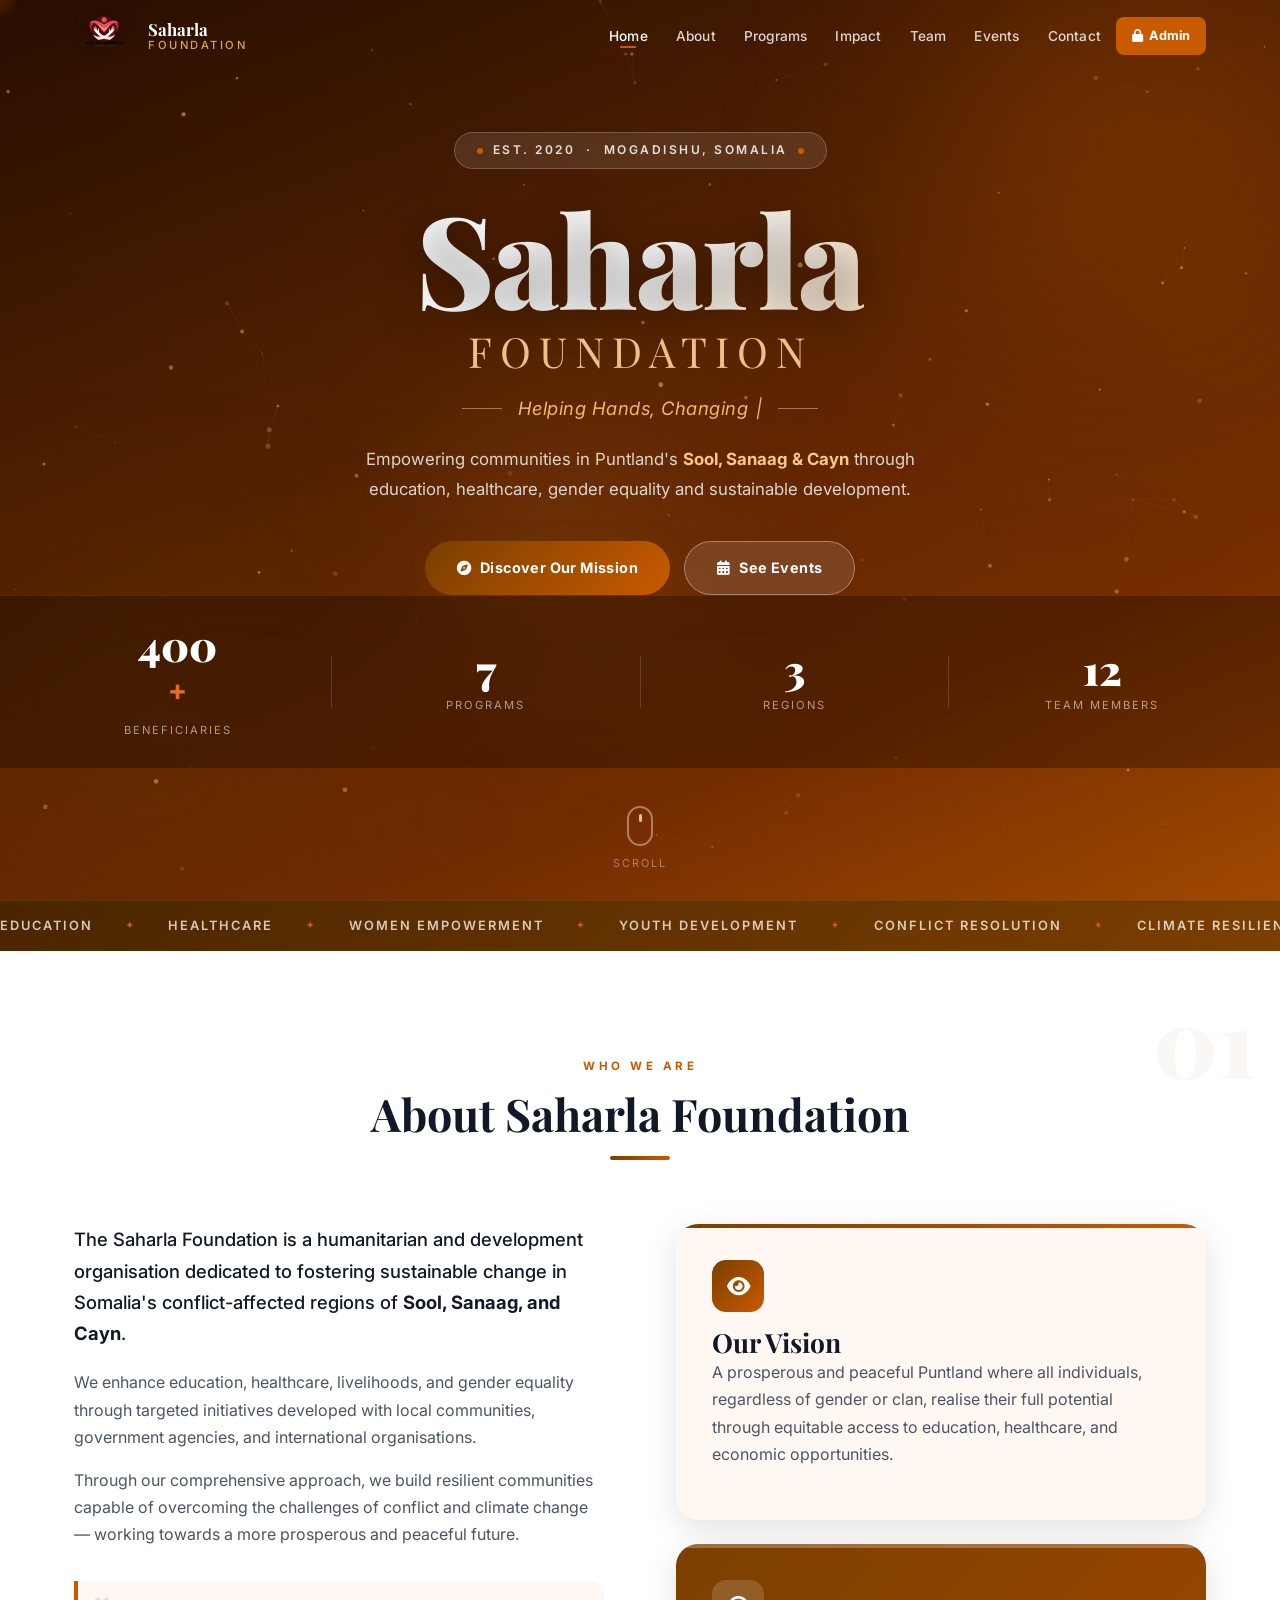
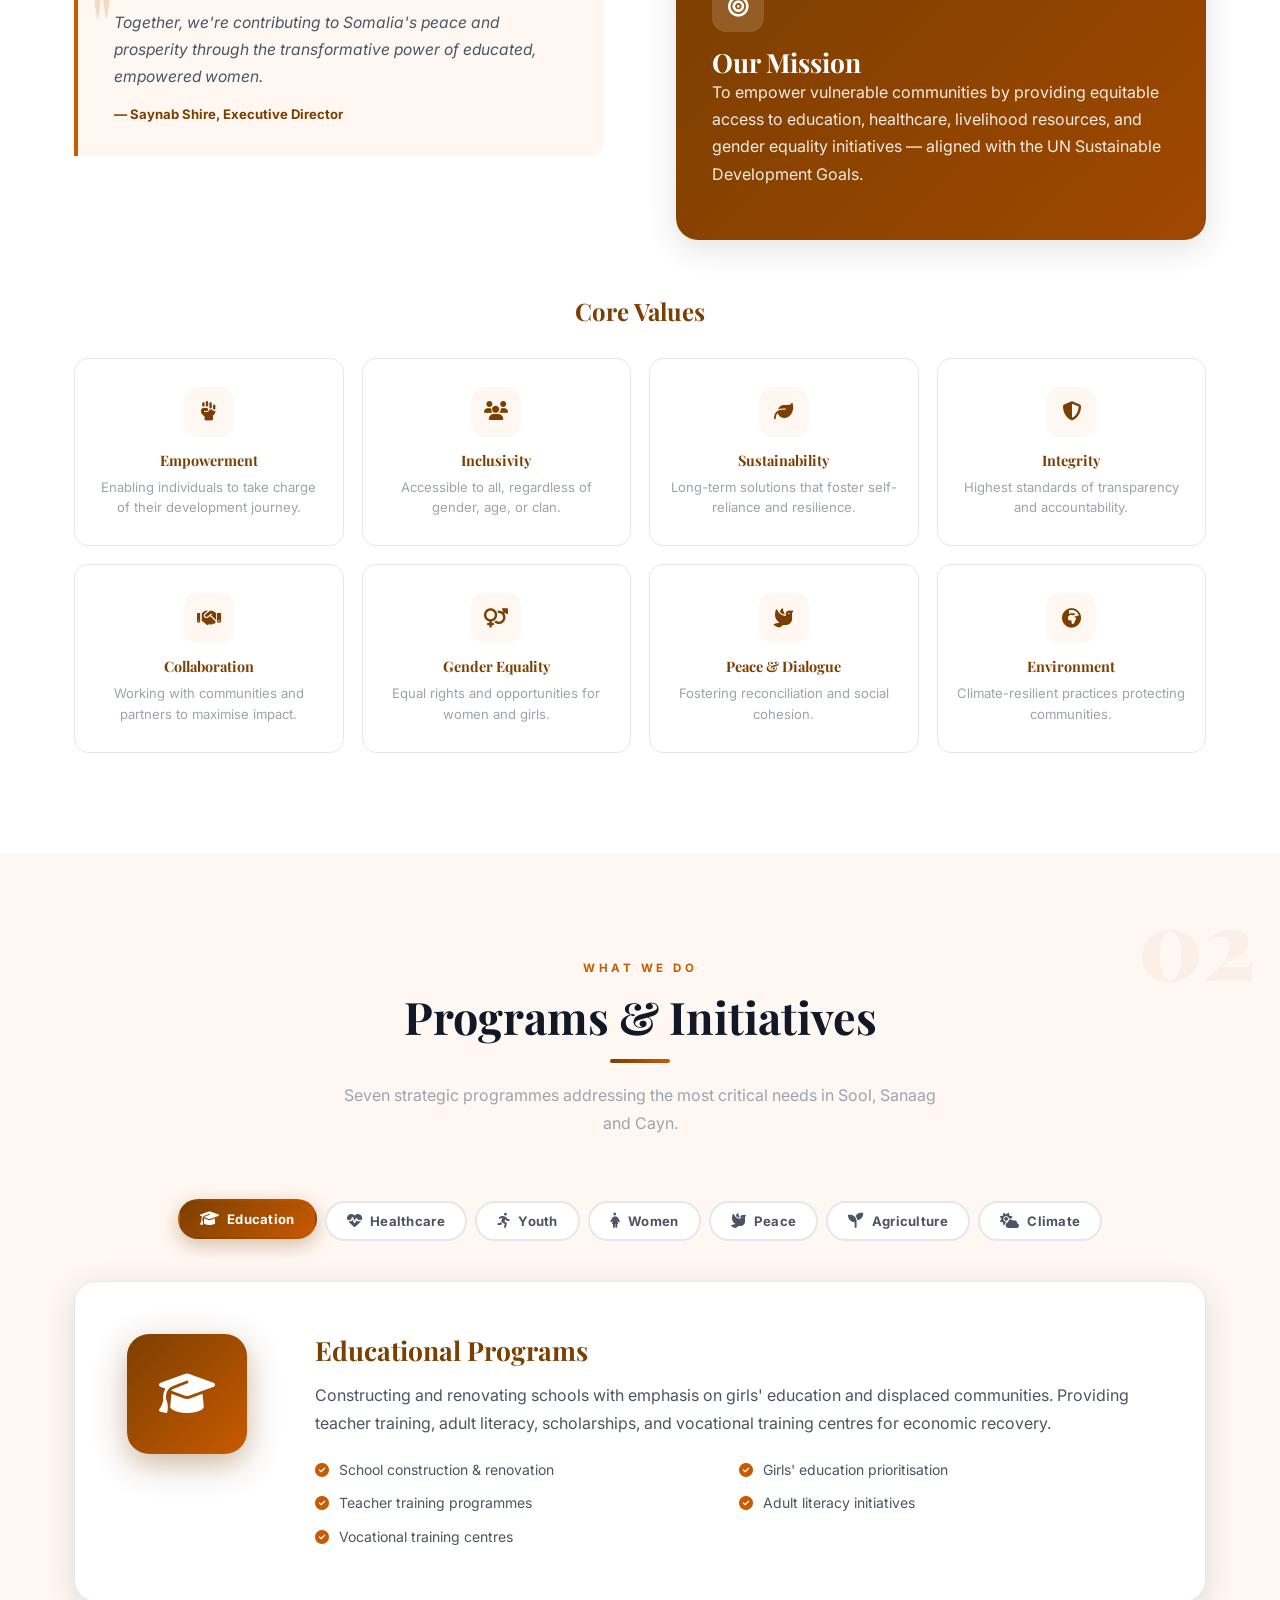
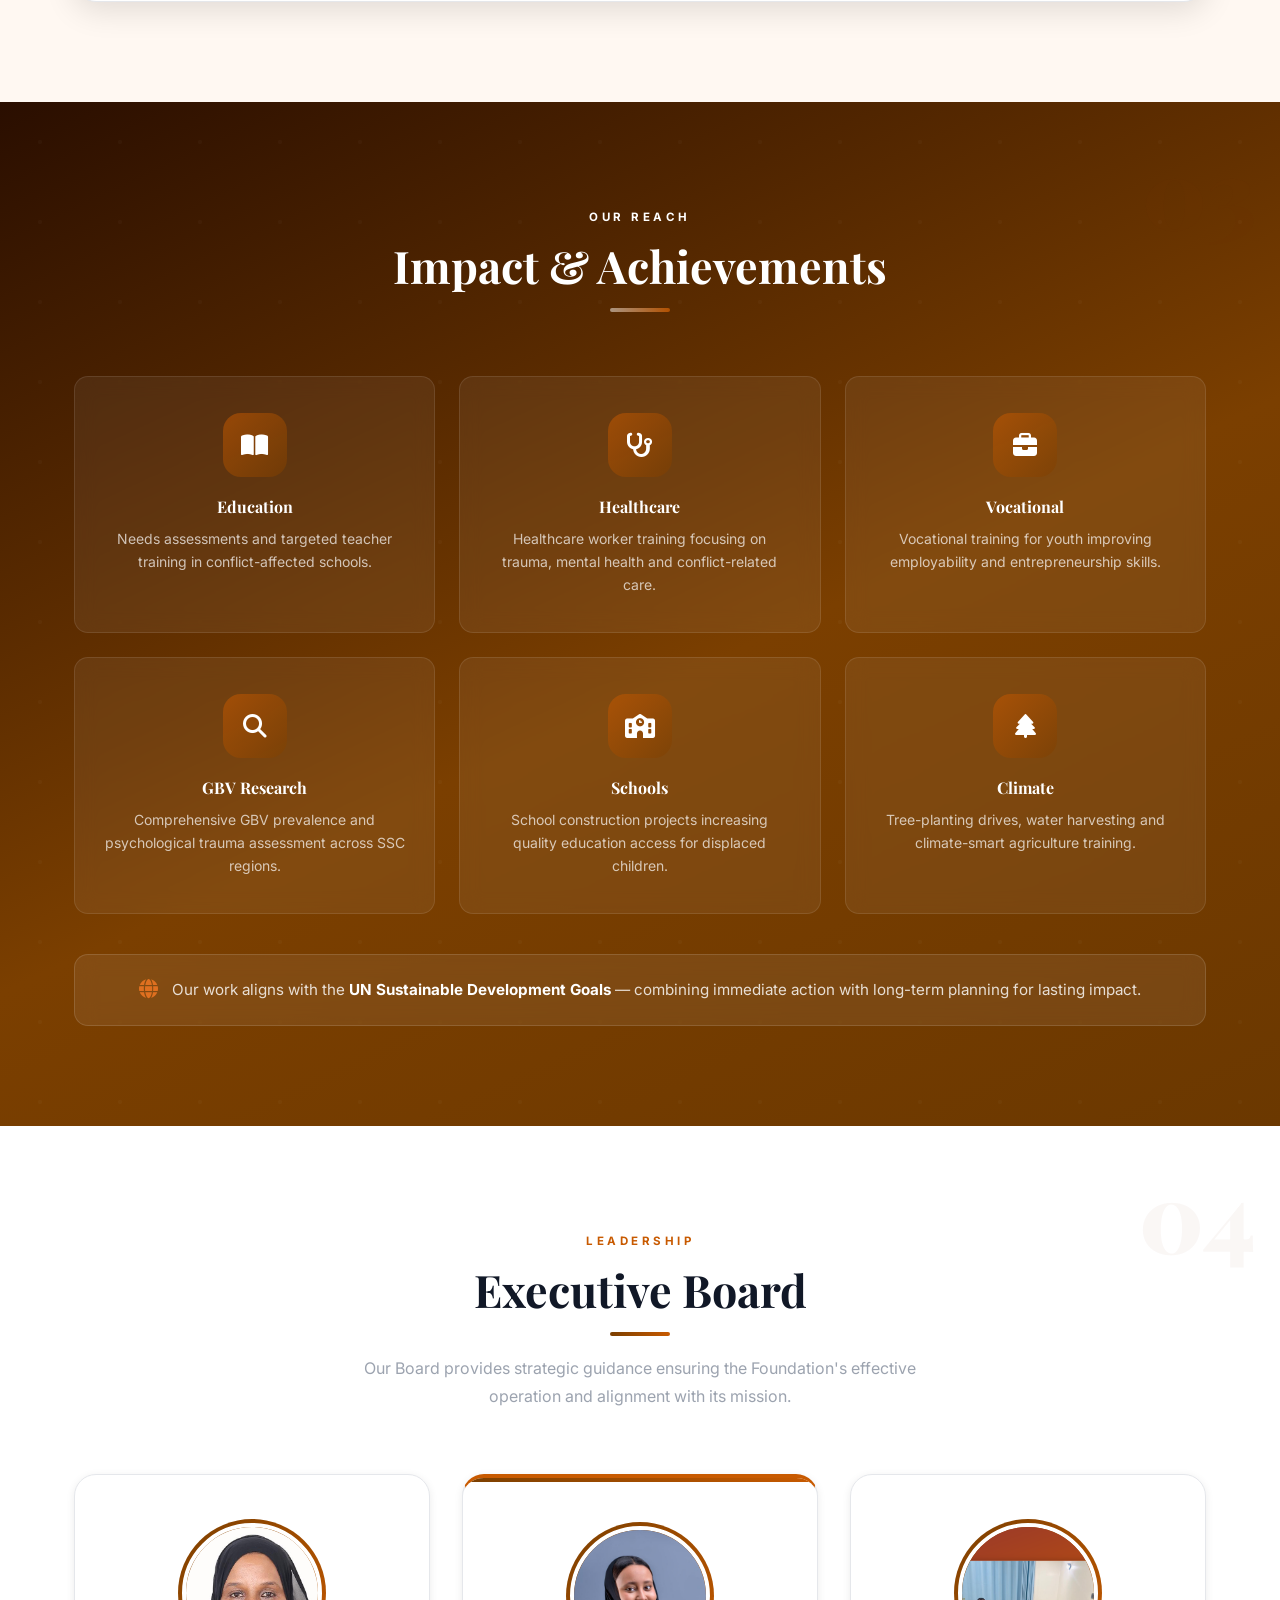
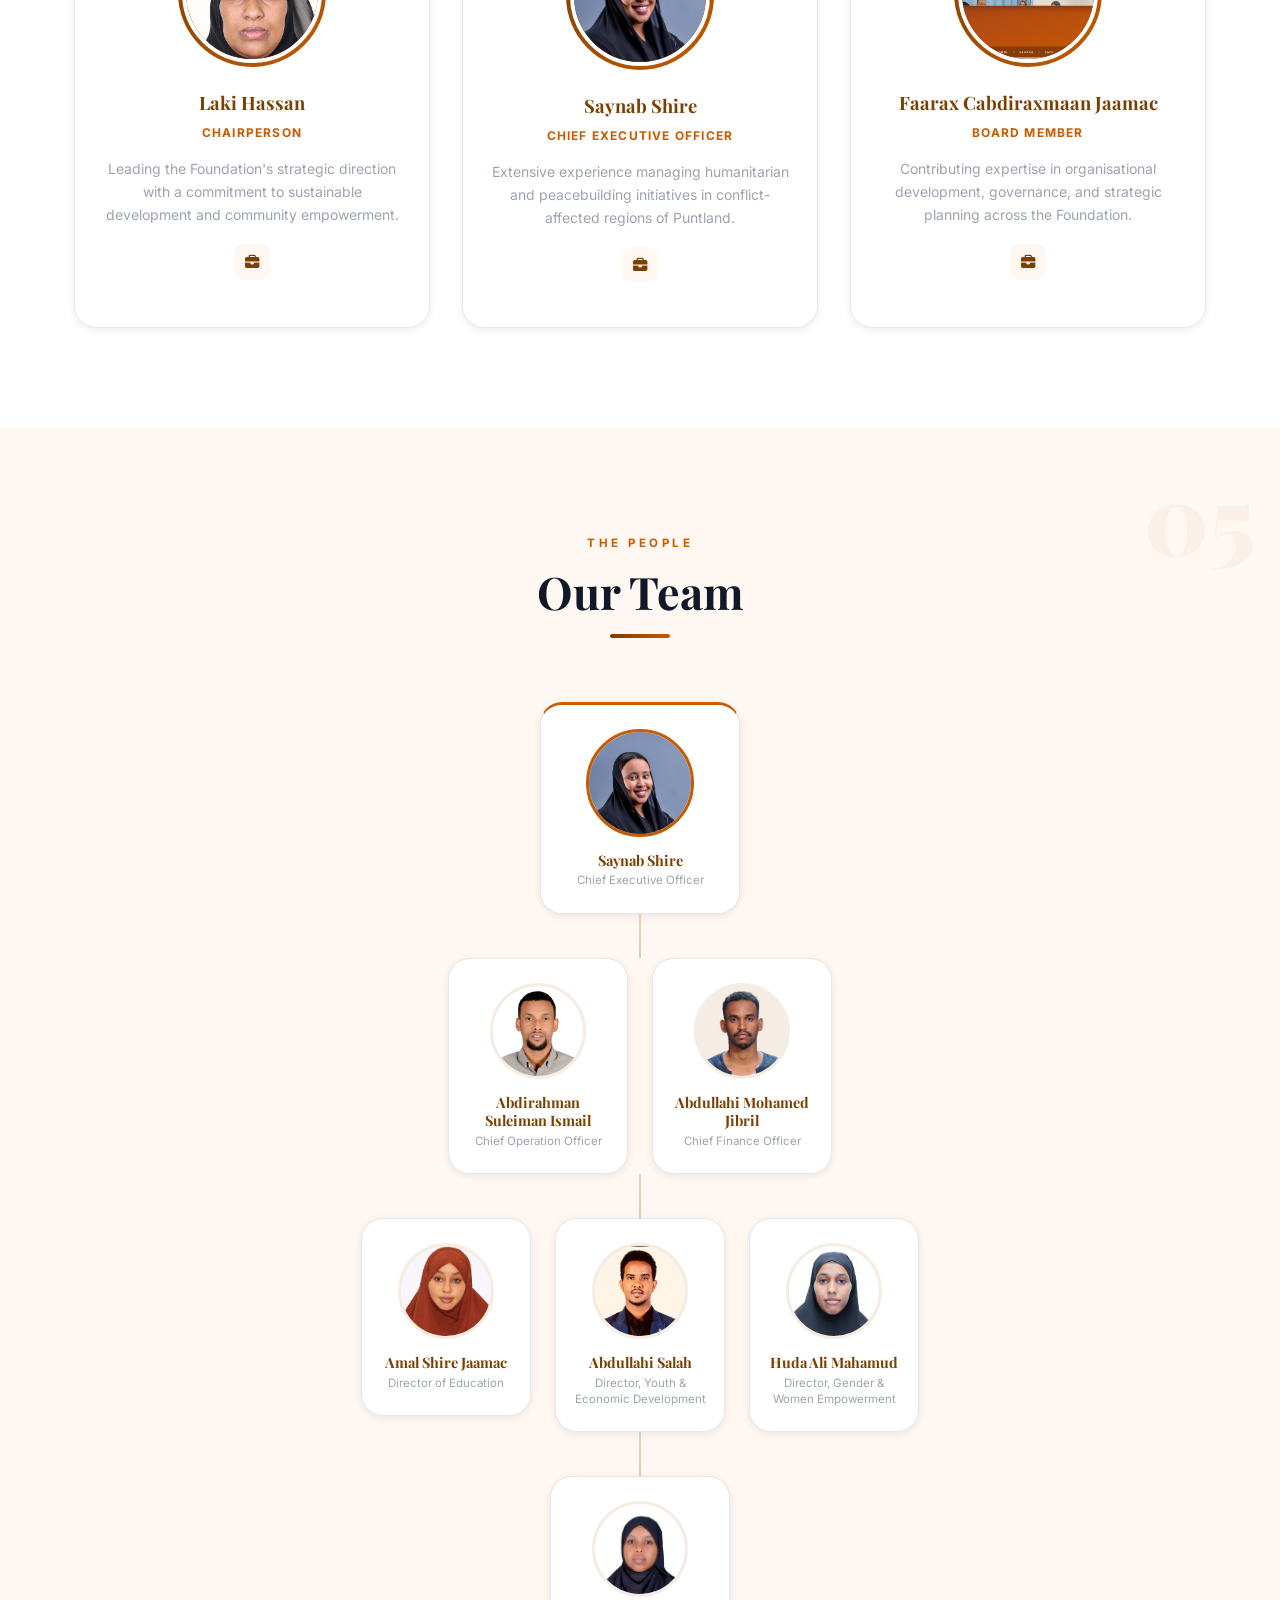
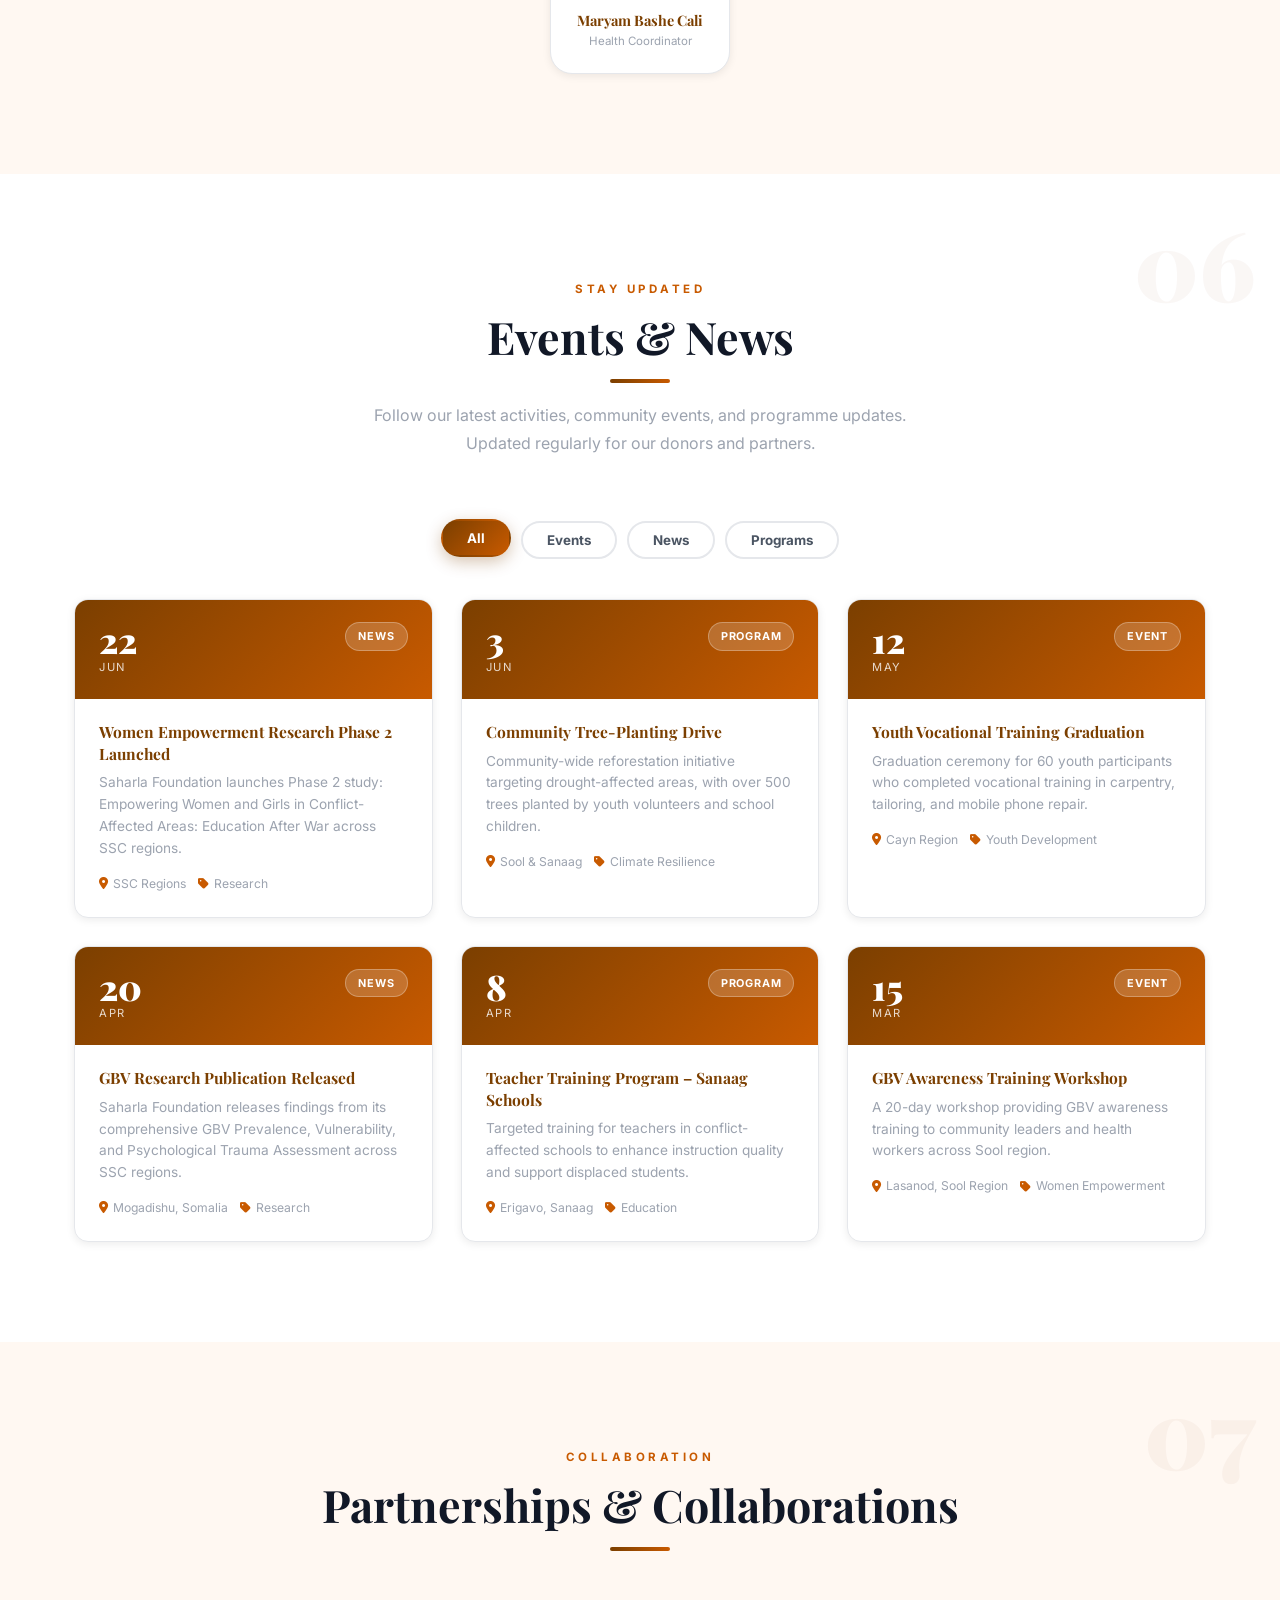
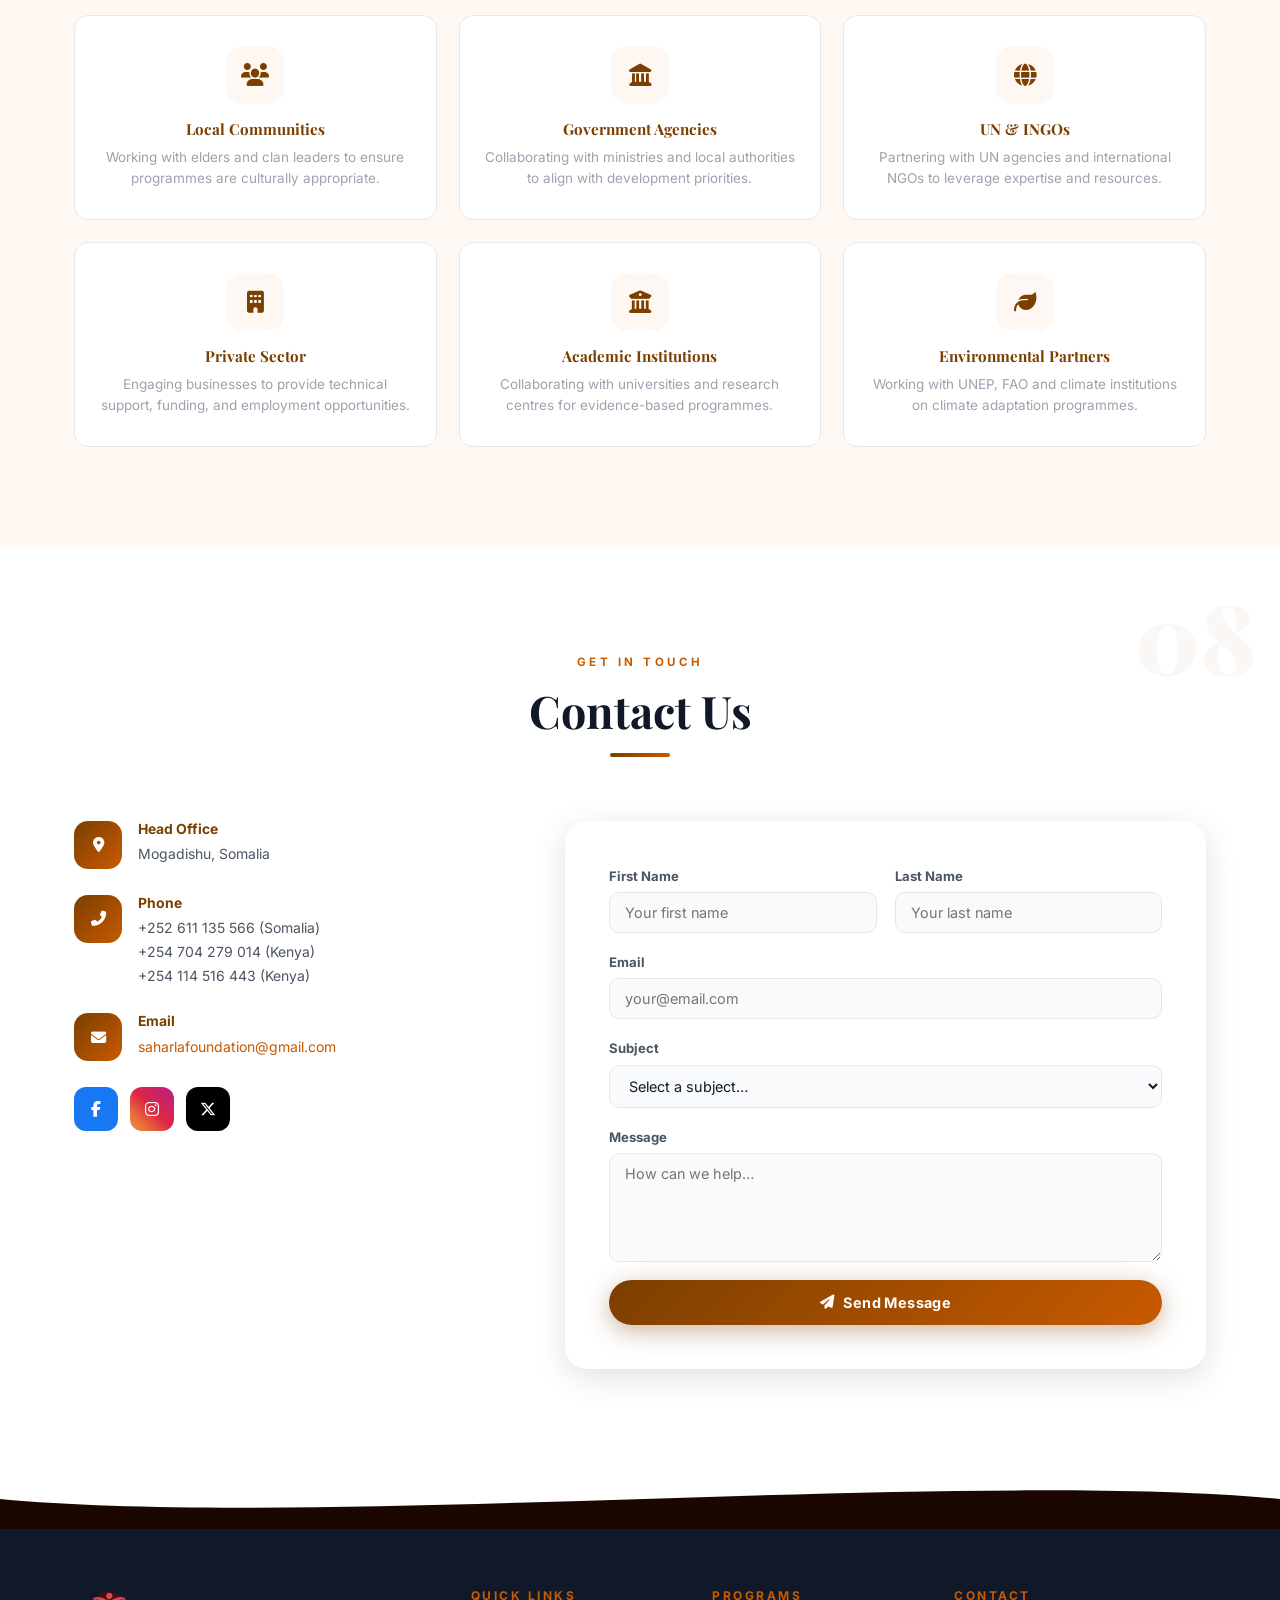
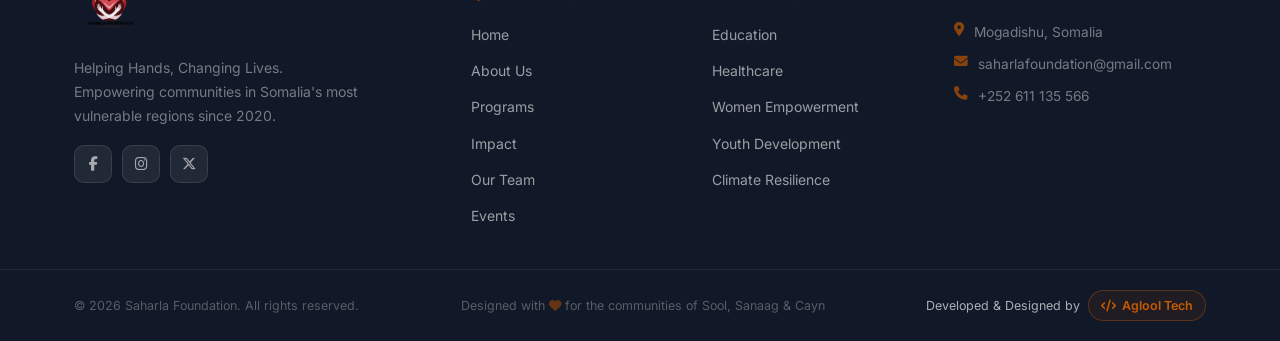
==== website/index.html @ 8d3ab7d6 "Initial commit - Saharla Foundation website" ====
<!DOCTYPE html>
<html lang="en">
<head>
  <meta charset="UTF-8"/>
  <meta name="viewport" content="width=device-width, initial-scale=1.0"/>
  <meta name="description" content="Saharla Foundation – Empowering communities in Puntland's Sool, Sanaag & Cayn through education, healthcare, gender equality and sustainable development."/>
  <title>Saharla Foundation – Helping Hands, Changing Lives</title>
  <link rel="icon" type="image/png" href="assets/logo.png"/>
  <link rel="preconnect" href="https://fonts.googleapis.com"/>
  <link rel="preconnect" href="https://fonts.gstatic.com" crossorigin/>
  <link href="https://fonts.googleapis.com/css2?family=Playfair+Display:ital,wght@0,400;0,600;0,700;0,900;1,400&family=Inter:wght@300;400;500;600;700&display=swap" rel="stylesheet"/>
  <link rel="stylesheet" href="https://cdnjs.cloudflare.com/ajax/libs/font-awesome/6.5.0/css/all.min.css"/>
  <link rel="stylesheet" href="styles.css"/>
</head>
<body>

<!-- ░░░ PRELOADER ░░░ -->
<div class="preloader" id="preloader">
  <div class="preloader-inner">
    <img src="assets/logo.png" alt="Saharla Foundation" class="preloader-logo"/>
    <div class="preloader-bar"><div class="preloader-fill"></div></div>
    <span class="preloader-text">Loading…</span>
  </div>
</div>

<!-- ░░░ NAVBAR ░░░ -->
<nav class="navbar" id="navbar">
  <div class="nav-container">
    <a href="#home" class="nav-logo">
      <img src="assets/logo.png" alt="Saharla Foundation"/>
      <span class="nav-brand">Saharla <em>Foundation</em></span>
    </a>
    <ul class="nav-links" id="navLinks">
      <li><a href="#home"     class="nav-link">Home</a></li>
      <li><a href="#about"    class="nav-link">About</a></li>
      <li><a href="#programs" class="nav-link">Programs</a></li>
      <li><a href="#impact"   class="nav-link">Impact</a></li>
      <li><a href="#team"     class="nav-link">Team</a></li>
      <li><a href="#events"   class="nav-link">Events</a></li>
      <li><a href="#contact"  class="nav-link">Contact</a></li>
      <li><a href="admin.html" class="nav-admin"><i class="fas fa-lock"></i> Admin</a></li>
    </ul>
    <button class="hamburger" id="hamburger" aria-label="Open menu">
      <span></span><span></span><span></span>
    </button>
  </div>
</nav>

<!-- ░░░ HERO ░░░ -->
<section class="hero" id="home">
  <!-- Animated gradient orbs -->
  <div class="hero-orb orb-1"></div>
  <div class="hero-orb orb-2"></div>
  <div class="hero-orb orb-3"></div>
  <!-- Particle canvas -->
  <canvas class="hero-canvas" id="heroCanvas"></canvas>
  <div class="hero-overlay"></div>

  <div class="hero-content">
    <div class="hero-eyebrow" data-aos="fade-down" data-aos-delay="200">
      <span class="eyebrow-dot"></span>
      Est. 2020 &nbsp;·&nbsp; Mogadishu, Somalia
      <span class="eyebrow-dot"></span>
    </div>

    <h1 class="hero-title" data-aos="fade-up" data-aos-delay="350">
      <span class="ht-line1">Saharla</span>
      <span class="ht-line2">Foundation</span>
    </h1>

    <p class="hero-tagline" data-aos="fade-up" data-aos-delay="500">
      <span class="tag-dash"></span>
      <span id="typedText">Helping Hands, Changing Lives</span>
      <span class="tag-dash"></span>
    </p>

    <p class="hero-desc" data-aos="fade-up" data-aos-delay="650">
      Empowering communities in Puntland's <strong>Sool, Sanaag &amp; Cayn</strong> through
      education, healthcare, gender equality and sustainable development.
    </p>

    <div class="hero-cta" data-aos="fade-up" data-aos-delay="800">
      <a href="#about"  class="btn btn-primary"><i class="fas fa-compass"></i> Discover Our Mission</a>
      <a href="#events" class="btn btn-glass"><i class="fas fa-calendar-alt"></i> See Events</a>
    </div>
  </div>

  <!-- Floating stats -->
  <div class="hero-stats" data-aos="fade-up" data-aos-delay="900">
    <div class="hstat">
      <span class="hstat-num" data-target="400">0</span><span class="hstat-plus">+</span>
      <span class="hstat-lbl">Beneficiaries</span>
    </div>
    <div class="hstat-sep"></div>
    <div class="hstat">
      <span class="hstat-num" data-target="7">0</span>
      <span class="hstat-lbl">Programs</span>
    </div>
    <div class="hstat-sep"></div>
    <div class="hstat">
      <span class="hstat-num" data-target="3">0</span>
      <span class="hstat-lbl">Regions</span>
    </div>
    <div class="hstat-sep"></div>
    <div class="hstat">
      <span class="hstat-num" data-target="12">0</span>
      <span class="hstat-lbl">Team Members</span>
    </div>
  </div>

  <div class="hero-scroll">
    <div class="scroll-mouse"><div class="scroll-wheel"></div></div>
    <span>Scroll</span>
  </div>
</section>

<!-- ░░░ MARQUEE STRIP ░░░ -->
<div class="marquee-strip">
  <div class="marquee-track">
    <span>Education</span><span class="mx">✦</span>
    <span>Healthcare</span><span class="mx">✦</span>
    <span>Women Empowerment</span><span class="mx">✦</span>
    <span>Youth Development</span><span class="mx">✦</span>
    <span>Conflict Resolution</span><span class="mx">✦</span>
    <span>Climate Resilience</span><span class="mx">✦</span>
    <span>Agriculture</span><span class="mx">✦</span>
    <span>Peacebuilding</span><span class="mx">✦</span>
    <!-- duplicate for seamless loop -->
    <span>Education</span><span class="mx">✦</span>
    <span>Healthcare</span><span class="mx">✦</span>
    <span>Women Empowerment</span><span class="mx">✦</span>
    <span>Youth Development</span><span class="mx">✦</span>
    <span>Conflict Resolution</span><span class="mx">✦</span>
    <span>Climate Resilience</span><span class="mx">✦</span>
    <span>Agriculture</span><span class="mx">✦</span>
    <span>Peacebuilding</span><span class="mx">✦</span>
  </div>
</div>

<!-- ░░░ ABOUT ░░░ -->
<section class="section" id="about">
  <div class="container">
    <div class="section-header" data-aos="fade-up">
      <span class="stag">Who We Are</span>
      <h2>About Saharla Foundation</h2>
      <div class="sbar"></div>
    </div>

    <div class="about-grid">
      <!-- Text -->
      <div class="about-text" data-aos="fade-right" data-aos-delay="100">
        <p class="lead">The Saharla Foundation is a humanitarian and development organisation dedicated to fostering sustainable change in Somalia's conflict-affected regions of <strong>Sool, Sanaag, and Cayn</strong>.</p>
        <p>We enhance education, healthcare, livelihoods, and gender equality through targeted initiatives developed with local communities, government agencies, and international organisations.</p>
        <p>Through our comprehensive approach, we build resilient communities capable of overcoming the challenges of conflict and climate change — working towards a more prosperous and peaceful future.</p>
        <div class="about-quote" data-aos="fade-up" data-aos-delay="200">
          <div class="aq-mark">"</div>
          <blockquote>Together, we're contributing to Somalia's peace and prosperity through the transformative power of educated, empowered women.</blockquote>
          <cite>— Saynab Shire, Executive Director</cite>
        </div>
      </div>

      <!-- Vision / Mission cards -->
      <div class="about-cards" data-aos="fade-left" data-aos-delay="150">
        <div class="vm-card vm-vision">
          <div class="vm-icon"><i class="fas fa-eye"></i></div>
          <h3>Our Vision</h3>
          <p>A prosperous and peaceful Puntland where all individuals, regardless of gender or clan, realise their full potential through equitable access to education, healthcare, and economic opportunities.</p>
        </div>
        <div class="vm-card vm-mission">
          <div class="vm-icon"><i class="fas fa-bullseye"></i></div>
          <h3>Our Mission</h3>
          <p>To empower vulnerable communities by providing equitable access to education, healthcare, livelihood resources, and gender equality initiatives — aligned with the UN Sustainable Development Goals.</p>
        </div>
      </div>
    </div>

    <!-- Core Values -->
    <div class="section-sub" data-aos="fade-up"><h3>Core Values</h3></div>
    <div class="values-grid">
      <div class="val-card" data-aos="zoom-in" data-aos-delay="0">  <div class="val-icon"><i class="fas fa-fist-raised"></i></div><h4>Empowerment</h4><p>Enabling individuals to take charge of their development journey.</p></div>
      <div class="val-card" data-aos="zoom-in" data-aos-delay="60"> <div class="val-icon"><i class="fas fa-users"></i></div><h4>Inclusivity</h4><p>Accessible to all, regardless of gender, age, or clan.</p></div>
      <div class="val-card" data-aos="zoom-in" data-aos-delay="120"><div class="val-icon"><i class="fas fa-leaf"></i></div><h4>Sustainability</h4><p>Long-term solutions that foster self-reliance and resilience.</p></div>
      <div class="val-card" data-aos="zoom-in" data-aos-delay="180"><div class="val-icon"><i class="fas fa-shield-alt"></i></div><h4>Integrity</h4><p>Highest standards of transparency and accountability.</p></div>
      <div class="val-card" data-aos="zoom-in" data-aos-delay="240"><div class="val-icon"><i class="fas fa-handshake"></i></div><h4>Collaboration</h4><p>Working with communities and partners to maximise impact.</p></div>
      <div class="val-card" data-aos="zoom-in" data-aos-delay="300"><div class="val-icon"><i class="fas fa-venus-mars"></i></div><h4>Gender Equality</h4><p>Equal rights and opportunities for women and girls.</p></div>
      <div class="val-card" data-aos="zoom-in" data-aos-delay="360"><div class="val-icon"><i class="fas fa-dove"></i></div><h4>Peace &amp; Dialogue</h4><p>Fostering reconciliation and social cohesion.</p></div>
      <div class="val-card" data-aos="zoom-in" data-aos-delay="420"><div class="val-icon"><i class="fas fa-globe-africa"></i></div><h4>Environment</h4><p>Climate-resilient practices protecting communities.</p></div>
    </div>
  </div>
</section>

<!-- ░░░ PROGRAMS ░░░ -->
<section class="section section-alt" id="programs">
  <div class="container">
    <div class="section-header" data-aos="fade-up">
      <span class="stag">What We Do</span>
      <h2>Programs &amp; Initiatives</h2>
      <div class="sbar"></div>
      <p class="section-intro">Seven strategic programmes addressing the most critical needs in Sool, Sanaag and Cayn.</p>
    </div>

    <div class="tabs-wrap" data-aos="fade-up" data-aos-delay="100">
      <div class="tab-nav">
        <button class="tnav active" data-tab="education"><i class="fas fa-graduation-cap"></i><span>Education</span></button>
        <button class="tnav" data-tab="health"><i class="fas fa-heartbeat"></i><span>Healthcare</span></button>
        <button class="tnav" data-tab="youth"><i class="fas fa-running"></i><span>Youth</span></button>
        <button class="tnav" data-tab="women"><i class="fas fa-female"></i><span>Women</span></button>
        <button class="tnav" data-tab="peace"><i class="fas fa-dove"></i><span>Peace</span></button>
        <button class="tnav" data-tab="agri"><i class="fas fa-seedling"></i><span>Agriculture</span></button>
        <button class="tnav" data-tab="climate"><i class="fas fa-cloud-sun"></i><span>Climate</span></button>
      </div>

      <div class="tab-panels">
        <div class="tpanel active" id="tp-education">
          <div class="tpanel-inner">
            <div class="tpanel-icon"><i class="fas fa-graduation-cap"></i></div>
            <div class="tpanel-body">
              <h3>Educational Programs</h3>
              <p>Constructing and renovating schools with emphasis on girls' education and displaced communities. Providing teacher training, adult literacy, scholarships, and vocational training centres for economic recovery.</p>
              <ul class="prog-list">
                <li><i class="fas fa-check-circle"></i> School construction &amp; renovation</li>
                <li><i class="fas fa-check-circle"></i> Girls' education prioritisation</li>
                <li><i class="fas fa-check-circle"></i> Teacher training programmes</li>
                <li><i class="fas fa-check-circle"></i> Adult literacy initiatives</li>
                <li><i class="fas fa-check-circle"></i> Vocational training centres</li>
              </ul>
            </div>
          </div>
        </div>
        <div class="tpanel" id="tp-health">
          <div class="tpanel-inner">
            <div class="tpanel-icon"><i class="fas fa-heartbeat"></i></div>
            <div class="tpanel-body">
              <h3>Healthcare Initiative</h3>
              <p>Supporting healthcare facility construction and rehabilitation. Training and deploying healthcare workers, including conflict-related specialists. Implementing disease prevention and emergency response programmes.</p>
              <ul class="prog-list">
                <li><i class="fas fa-check-circle"></i> Healthcare facility rehabilitation</li>
                <li><i class="fas fa-check-circle"></i> Medical staff training &amp; deployment</li>
                <li><i class="fas fa-check-circle"></i> Disease prevention programmes</li>
                <li><i class="fas fa-check-circle"></i> Emergency response capacity</li>
                <li><i class="fas fa-check-circle"></i> Mental health &amp; trauma care</li>
              </ul>
            </div>
          </div>
        </div>
        <div class="tpanel" id="tp-youth">
          <div class="tpanel-inner">
            <div class="tpanel-icon"><i class="fas fa-running"></i></div>
            <div class="tpanel-body">
              <h3>Youth Development</h3>
              <p>Vocational training and apprenticeships to enhance youth employability. Entrepreneurship support for young people and SMEs. Sports, technology and life skills programmes building confident future leaders.</p>
              <ul class="prog-list">
                <li><i class="fas fa-check-circle"></i> Vocational training &amp; apprenticeships</li>
                <li><i class="fas fa-check-circle"></i> Entrepreneurship support</li>
                <li><i class="fas fa-check-circle"></i> Sports &amp; technology programmes</li>
                <li><i class="fas fa-check-circle"></i> Life skills education</li>
                <li><i class="fas fa-check-circle"></i> Food security initiatives</li>
              </ul>
            </div>
          </div>
        </div>
        <div class="tpanel" id="tp-women">
          <div class="tpanel-inner">
            <div class="tpanel-icon"><i class="fas fa-female"></i></div>
            <div class="tpanel-body">
              <h3>Women Empowerment</h3>
              <p>GBV prevention and response initiatives with comprehensive support for survivors. Promoting women's economic empowerment through skills training and finance access, and advocating for policy change.</p>
              <ul class="prog-list">
                <li><i class="fas fa-check-circle"></i> GBV prevention &amp; response</li>
                <li><i class="fas fa-check-circle"></i> Survivor support services</li>
                <li><i class="fas fa-check-circle"></i> Economic empowerment training</li>
                <li><i class="fas fa-check-circle"></i> Access to microfinance</li>
                <li><i class="fas fa-check-circle"></i> Policy advocacy</li>
              </ul>
            </div>
          </div>
        </div>
        <div class="tpanel" id="tp-peace">
          <div class="tpanel-inner">
            <div class="tpanel-icon"><i class="fas fa-dove"></i></div>
            <div class="tpanel-body">
              <h3>Conflict Resolution &amp; Peacebuilding</h3>
              <p>Facilitating dialogue and mediation among different clans and stakeholders. Conflict resolution training for community leaders and organisations. Supporting human rights protection and access to justice.</p>
              <ul class="prog-list">
                <li><i class="fas fa-check-circle"></i> Inter-clan dialogue &amp; mediation</li>
                <li><i class="fas fa-check-circle"></i> Community peacebuilding</li>
                <li><i class="fas fa-check-circle"></i> Conflict resolution training</li>
                <li><i class="fas fa-check-circle"></i> Human rights protection</li>
                <li><i class="fas fa-check-circle"></i> Access to justice</li>
              </ul>
            </div>
          </div>
        </div>
        <div class="tpanel" id="tp-agri">
          <div class="tpanel-inner">
            <div class="tpanel-icon"><i class="fas fa-seedling"></i></div>
            <div class="tpanel-body">
              <h3>Agriculture &amp; Food Security</h3>
              <p>Supporting sustainable crop production and livestock development, facilitating access to agricultural inputs for small-scale farmers. Strengthening cooperatives and water resource management.</p>
              <ul class="prog-list">
                <li><i class="fas fa-check-circle"></i> Sustainable crop production</li>
                <li><i class="fas fa-check-circle"></i> Livestock development</li>
                <li><i class="fas fa-check-circle"></i> Water resource management</li>
                <li><i class="fas fa-check-circle"></i> Agricultural cooperative support</li>
                <li><i class="fas fa-check-circle"></i> Food security initiatives</li>
              </ul>
            </div>
          </div>
        </div>
        <div class="tpanel" id="tp-climate">
          <div class="tpanel-inner">
            <div class="tpanel-icon"><i class="fas fa-cloud-sun"></i></div>
            <div class="tpanel-body">
              <h3>Climate Change &amp; Environmental Resilience</h3>
              <p>Climate-smart agriculture, reforestation campaigns and water harvesting infrastructure to help communities adapt. Renewable energy solutions and disaster risk reduction plans. Collaborating with UNEP and FAO.</p>
              <ul class="prog-list">
                <li><i class="fas fa-check-circle"></i> Climate-smart agriculture</li>
                <li><i class="fas fa-check-circle"></i> Reforestation &amp; afforestation</li>
                <li><i class="fas fa-check-circle"></i> Water harvesting infrastructure</li>
                <li><i class="fas fa-check-circle"></i> Disaster risk reduction</li>
                <li><i class="fas fa-check-circle"></i> Solar &amp; renewable energy</li>
              </ul>
            </div>
          </div>
        </div>
      </div>
    </div>
  </div>
</section>

<!-- ░░░ IMPACT ░░░ -->
<section class="section impact-section" id="impact">
  <div class="impact-bg"></div>
  <div class="container">
    <div class="section-header" data-aos="fade-up">
      <span class="stag light">Our Reach</span>
      <h2 class="light">Impact &amp; Achievements</h2>
      <div class="sbar light"></div>
    </div>
    <div class="impact-grid">
      <div class="impact-card" data-aos="fade-up" data-aos-delay="0">  <div class="ic-icon"><i class="fas fa-book-open"></i></div><h4>Education</h4><p>Needs assessments and targeted teacher training in conflict-affected schools.</p></div>
      <div class="impact-card" data-aos="fade-up" data-aos-delay="80"> <div class="ic-icon"><i class="fas fa-stethoscope"></i></div><h4>Healthcare</h4><p>Healthcare worker training focusing on trauma, mental health and conflict-related care.</p></div>
      <div class="impact-card" data-aos="fade-up" data-aos-delay="160"><div class="ic-icon"><i class="fas fa-briefcase"></i></div><h4>Vocational</h4><p>Vocational training for youth improving employability and entrepreneurship skills.</p></div>
      <div class="impact-card" data-aos="fade-up" data-aos-delay="240"><div class="ic-icon"><i class="fas fa-search"></i></div><h4>GBV Research</h4><p>Comprehensive GBV prevalence and psychological trauma assessment across SSC regions.</p></div>
      <div class="impact-card" data-aos="fade-up" data-aos-delay="320"><div class="ic-icon"><i class="fas fa-school"></i></div><h4>Schools</h4><p>School construction projects increasing quality education access for displaced children.</p></div>
      <div class="impact-card" data-aos="fade-up" data-aos-delay="400"><div class="ic-icon"><i class="fas fa-tree"></i></div><h4>Climate</h4><p>Tree-planting drives, water harvesting and climate-smart agriculture training.</p></div>
    </div>
    <div class="sdg-strip" data-aos="fade-up" data-aos-delay="200">
      <i class="fas fa-globe"></i>
      <p>Our work aligns with the <strong>UN Sustainable Development Goals</strong> — combining immediate action with long-term planning for lasting impact.</p>
    </div>
  </div>
</section>

<!-- ░░░ EXECUTIVE BOARD ░░░ -->
<section class="section" id="board">
  <div class="container">
    <div class="section-header" data-aos="fade-up">
      <span class="stag">Leadership</span>
      <h2>Executive Board</h2>
      <div class="sbar"></div>
      <p class="section-intro">Our Board provides strategic guidance ensuring the Foundation's effective operation and alignment with its mission.</p>
    </div>
    <div class="board-grid">
      <div class="board-card" data-aos="flip-left" data-aos-delay="0">
        <div class="board-photo-ring">
          <img src="assets/laki.jpg" alt="Laki Hassan"/>
        </div>
        <h4>Laki Hassan</h4>
        <span class="board-role">Chairperson</span>
        <p>Leading the Foundation's strategic direction with a commitment to sustainable development and community empowerment.</p>
        <div class="board-socials"><div class="bsoc"><i class="fas fa-briefcase"></i></div></div>
      </div>
      <div class="board-card board-featured" data-aos="flip-left" data-aos-delay="120">
        <div class="board-photo-ring">
          <img src="assets/saynab.jpg" alt="Saynab Shire"/>
        </div>
        <h4>Saynab Shire</h4>
        <span class="board-role">Chief Executive Officer</span>
        <p>Extensive experience managing humanitarian and peacebuilding initiatives in conflict-affected regions of Puntland.</p>
        <div class="board-socials"><div class="bsoc"><i class="fas fa-briefcase"></i></div></div>
      </div>
      <div class="board-card" data-aos="flip-left" data-aos-delay="240">
        <div class="board-photo-ring">
          <img src="assets/faarax.jpg" alt="Faarax Cabdiraxmaan Jaamac" onerror="this.src='assets/cover.png'"/>
        </div>
        <h4>Faarax Cabdiraxmaan Jaamac</h4>
        <span class="board-role">Board Member</span>
        <p>Contributing expertise in organisational development, governance, and strategic planning across the Foundation.</p>
        <div class="board-socials"><div class="bsoc"><i class="fas fa-briefcase"></i></div></div>
      </div>
    </div>
  </div>
</section>

<!-- ░░░ TEAM ░░░ -->
<section class="section section-alt" id="team">
  <div class="container">
    <div class="section-header" data-aos="fade-up">
      <span class="stag">The People</span>
      <h2>Our Team</h2>
      <div class="sbar"></div>
    </div>

    <!-- CEO -->
    <div class="org-level" data-aos="fade-up">
      <div class="team-card team-ceo">
        <div class="tc-photo"><img src="assets/saynab.jpg" alt="Saynab Shire"/></div>
        <div class="tc-info"><h4>Saynab Shire</h4><span>Chief Executive Officer</span></div>
      </div>
    </div>
    <div class="org-line"></div>

    <!-- COO / CFO -->
    <div class="org-level" data-aos="fade-up" data-aos-delay="80">
      <div class="team-card">
        <div class="tc-photo"><img src="assets/abdirahman.jpg" alt="Abdirahman Suleiman Ismail"/></div>
        <div class="tc-info"><h4>Abdirahman Suleiman Ismail</h4><span>Chief Operation Officer</span></div>
      </div>
      <div class="team-card">
        <div class="tc-photo"><img src="assets/arralle.png" alt="Abdullahi Mohamed Jibril"/></div>
        <div class="tc-info"><h4>Abdullahi Mohamed Jibril</h4><span>Chief Finance Officer</span></div>
      </div>
    </div>
    <div class="org-line"></div>

    <!-- Directors -->
    <div class="org-level three" data-aos="fade-up" data-aos-delay="160">
      <div class="team-card">
        <div class="tc-photo"><img src="assets/amaal.jpg" alt="Amal Shire Jaamac"/></div>
        <div class="tc-info"><h4>Amal Shire Jaamac</h4><span>Director of Education</span></div>
      </div>
      <div class="team-card">
        <div class="tc-photo"><img src="assets/abdullahi.jpg" alt="Abdullahi Salah"/></div>
        <div class="tc-info"><h4>Abdullahi Salah</h4><span>Director, Youth &amp; Economic Development</span></div>
      </div>
      <div class="team-card">
        <div class="tc-photo"><img src="assets/huda.jpg" alt="Huda Ali Mahamud"/></div>
        <div class="tc-info"><h4>Huda Ali Mahamud</h4><span>Director, Gender &amp; Women Empowerment</span></div>
      </div>
    </div>
    <div class="org-line"></div>

    <!-- Coordinator -->
    <div class="org-level" data-aos="fade-up" data-aos-delay="240">
      <div class="team-card">
        <div class="tc-photo"><img src="assets/maryam.jpg" alt="Maryam Bashe Cali"/></div>
        <div class="tc-info"><h4>Maryam Bashe Cali</h4><span>Health Coordinator</span></div>
      </div>
    </div>
  </div>
</section>

<!-- ░░░ EVENTS ░░░ -->
<section class="section" id="events">
  <div class="container">
    <div class="section-header" data-aos="fade-up">
      <span class="stag">Stay Updated</span>
      <h2>Events &amp; News</h2>
      <div class="sbar"></div>
      <p class="section-intro">Follow our latest activities, community events, and programme updates. Updated regularly for our donors and partners.</p>
    </div>

    <div class="events-filter" data-aos="fade-up" data-aos-delay="100">
      <button class="efbtn active" data-filter="all">All</button>
      <button class="efbtn" data-filter="event">Events</button>
      <button class="efbtn" data-filter="news">News</button>
      <button class="efbtn" data-filter="program">Programs</button>
    </div>

    <div class="events-grid" id="eventsGrid"></div>
    <div class="events-empty" id="eventsEmpty" style="display:none">
      <i class="fas fa-calendar-times"></i><p>No items found.</p>
    </div>
  </div>
</section>

<!-- ░░░ PARTNERS ░░░ -->
<section class="section section-alt" id="partners">
  <div class="container">
    <div class="section-header" data-aos="fade-up">
      <span class="stag">Collaboration</span>
      <h2>Partnerships &amp; Collaborations</h2>
      <div class="sbar"></div>
    </div>
    <div class="partners-grid">
      <div class="partner-card" data-aos="fade-up" data-aos-delay="0">  <div class="pc-icon"><i class="fas fa-users"></i></div><h4>Local Communities</h4><p>Working with elders and clan leaders to ensure programmes are culturally appropriate.</p></div>
      <div class="partner-card" data-aos="fade-up" data-aos-delay="80"> <div class="pc-icon"><i class="fas fa-landmark"></i></div><h4>Government Agencies</h4><p>Collaborating with ministries and local authorities to align with development priorities.</p></div>
      <div class="partner-card" data-aos="fade-up" data-aos-delay="160"><div class="pc-icon"><i class="fas fa-globe"></i></div><h4>UN &amp; INGOs</h4><p>Partnering with UN agencies and international NGOs to leverage expertise and resources.</p></div>
      <div class="partner-card" data-aos="fade-up" data-aos-delay="240"><div class="pc-icon"><i class="fas fa-building"></i></div><h4>Private Sector</h4><p>Engaging businesses to provide technical support, funding, and employment opportunities.</p></div>
      <div class="partner-card" data-aos="fade-up" data-aos-delay="320"><div class="pc-icon"><i class="fas fa-university"></i></div><h4>Academic Institutions</h4><p>Collaborating with universities and research centres for evidence-based programmes.</p></div>
      <div class="partner-card" data-aos="fade-up" data-aos-delay="400"><div class="pc-icon"><i class="fas fa-leaf"></i></div><h4>Environmental Partners</h4><p>Working with UNEP, FAO and climate institutions on climate adaptation programmes.</p></div>
    </div>
  </div>
</section>

<!-- ░░░ CONTACT ░░░ -->
<section class="section" id="contact">
  <div class="container">
    <div class="section-header" data-aos="fade-up">
      <span class="stag">Get In Touch</span>
      <h2>Contact Us</h2>
      <div class="sbar"></div>
    </div>
    <div class="contact-grid">
      <div class="contact-info" data-aos="fade-right" data-aos-delay="100">
        <div class="ci-item"><div class="ci-icon"><i class="fas fa-map-marker-alt"></i></div><div><h4>Head Office</h4><p>Mogadishu, Somalia</p></div></div>
        <div class="ci-item"><div class="ci-icon"><i class="fas fa-phone-alt"></i></div><div><h4>Phone</h4><p>+252 611 135 566 (Somalia)</p><p>+254 704 279 014 (Kenya)</p><p>+254 114 516 443 (Kenya)</p></div></div>
        <div class="ci-item"><div class="ci-icon"><i class="fas fa-envelope"></i></div><div><h4>Email</h4><p><a href="mailto:saharlafoundation@gmail.com">saharlafoundation@gmail.com</a></p></div></div>
        <div class="contact-socials">
          <a href="#" class="csoc csoc-fb" aria-label="Facebook"><i class="fab fa-facebook-f"></i></a>
          <a href="#" class="csoc csoc-ig" aria-label="Instagram"><i class="fab fa-instagram"></i></a>
          <a href="#" class="csoc csoc-tw" aria-label="Twitter"><i class="fab fa-x-twitter"></i></a>
        </div>
      </div>
      <form class="contact-form" id="contactForm" data-aos="fade-left" data-aos-delay="100">
        <div class="form-row">
          <div class="fg"><label>First Name</label><input type="text" placeholder="Your first name" required/></div>
          <div class="fg"><label>Last Name</label><input type="text" placeholder="Your last name" required/></div>
        </div>
        <div class="fg"><label>Email</label><input type="email" placeholder="your@email.com" required/></div>
        <div class="fg">
          <label>Subject</label>
          <select>
            <option value="">Select a subject…</option>
            <option>Partnership Inquiry</option>
            <option>Donation &amp; Funding</option>
            <option>Volunteer Opportunities</option>
            <option>Media &amp; Press</option>
            <option>General Inquiry</option>
          </select>
        </div>
        <div class="fg"><label>Message</label><textarea rows="5" placeholder="How can we help…" required></textarea></div>
        <button type="submit" class="btn btn-primary full">
          <i class="fas fa-paper-plane"></i> Send Message
        </button>
        <div class="form-ok" id="formOk" style="display:none">
          <i class="fas fa-check-circle"></i> Thank you! We'll be in touch soon.
        </div>
      </form>
    </div>
  </div>
</section>

<!-- ░░░ FOOTER ░░░ -->
<footer class="footer">
  <div class="footer-waves">
    <svg viewBox="0 0 1440 80" preserveAspectRatio="none"><path d="M0,40 C360,80 1080,0 1440,40 L1440,80 L0,80 Z" fill="#1a0800"/></svg>
  </div>
  <div class="footer-body">
    <div class="container">
      <div class="footer-grid">
        <div class="fg-brand">
          <img src="assets/logo.png" alt="Saharla Foundation" class="footer-logo"/>
          <p>Helping Hands, Changing Lives.<br/>Empowering communities in Somalia's most vulnerable regions since 2020.</p>
          <div class="footer-socials">
            <a href="#" aria-label="Facebook"><i class="fab fa-facebook-f"></i></a>
            <a href="#" aria-label="Instagram"><i class="fab fa-instagram"></i></a>
            <a href="#" aria-label="Twitter"><i class="fab fa-x-twitter"></i></a>
          </div>
        </div>
        <div class="fg-links">
          <h5>Quick Links</h5>
          <ul>
            <li><a href="#home">Home</a></li>
            <li><a href="#about">About Us</a></li>
            <li><a href="#programs">Programs</a></li>
            <li><a href="#impact">Impact</a></li>
            <li><a href="#team">Our Team</a></li>
            <li><a href="#events">Events</a></li>
          </ul>
        </div>
        <div class="fg-links">
          <h5>Programs</h5>
          <ul>
            <li><a href="#programs">Education</a></li>
            <li><a href="#programs">Healthcare</a></li>
            <li><a href="#programs">Women Empowerment</a></li>
            <li><a href="#programs">Youth Development</a></li>
            <li><a href="#programs">Climate Resilience</a></li>
          </ul>
        </div>
        <div class="fg-contact">
          <h5>Contact</h5>
          <p><i class="fas fa-map-marker-alt"></i> Mogadishu, Somalia</p>
          <p><i class="fas fa-envelope"></i> saharlafoundation@gmail.com</p>
          <p><i class="fas fa-phone"></i> +252 611 135 566</p>
        </div>
      </div>
    </div>
  </div>
  <div class="footer-bottom">
    <div class="container">
      <p>&copy; <span id="yr"></span> Saharla Foundation. All rights reserved.</p>
      <p>Designed with <i class="fas fa-heart" style="color:#c85a00"></i> for the communities of Sool, Sanaag &amp; Cayn</p>
      <p class="dev-credit">
        Developed &amp; Designed by
        <a href="https://aglooltech.com/" target="_blank" rel="noopener noreferrer" class="dev-link">
          <i class="fas fa-code"></i> Aglool Tech
        </a>
      </p>
    </div>
  </div>
</footer>

<button class="btt" id="btt" aria-label="Back to top"><i class="fas fa-chevron-up"></i></button>

<script src="app.js"></script>
</body>
</html>
---- website/styles.css ----
/* ═══════════════════════════════════════════════════════
   SAHARLA FOUNDATION  —  Main Stylesheet  v3
   Brand: Maroon #7B3F00  |  Orange #C85A00
═══════════════════════════════════════════════════════ */

/* ══ SCROLL PROGRESS BAR ══════════════════════════════ */
.scroll-progress{
  position:fixed;top:0;left:0;height:3px;width:0;z-index:9999;
  background:linear-gradient(90deg,var(--br),var(--or),#ffb347);
  box-shadow:0 0 10px rgba(200,90,0,.7);
  transition:width .1s linear;
}

/* ══ CURSOR GLOW ══════════════════════════════════════ */
.cursor-glow{
  position:fixed;top:-20px;left:-20px;
  width:40px;height:40px;border-radius:50%;
  background:radial-gradient(circle,rgba(200,90,0,.25),transparent 70%);
  pointer-events:none;z-index:9998;
  transition:width .3s,height .3s,background .3s;
  will-change:transform;
}
.cursor-glow.glow-expand{
  width:80px;height:80px;
  background:radial-gradient(circle,rgba(200,90,0,.18),transparent 70%);
}
@media(pointer:coarse){.cursor-glow{display:none}}

/* ══ RIPPLE ═══════════════════════════════════════════ */
.ripple{
  position:absolute;border-radius:50%;
  width:8px;height:8px;margin:-4px;
  background:rgba(255,255,255,.45);
  animation:ripple-out .7s ease forwards;
  pointer-events:none;
}
@keyframes ripple-out{
  to{width:200px;height:200px;margin:-100px;opacity:0}
}
.btn,.abtn,.efbtn,.tnav{position:relative;overflow:hidden}

/* ══ NAV HIDE ON SCROLL DOWN ══════════════════════════ */
.navbar.nav-hidden{transform:translateY(-100%)}
.navbar{transition:background var(--tr),box-shadow var(--tr),transform var(--tr)}

/* ══ SECTION DECORATIVE NUMBER ════════════════════════ */
.sec-number{
  position:absolute;top:40px;right:24px;
  font-family:var(--ff-h);font-size:6rem;font-weight:900;
  color:rgba(123,63,0,.04);line-height:1;
  pointer-events:none;user-select:none;
  z-index:0;
}
.section{position:relative}

/* ══ TYPED TEXT CURSOR ════════════════════════════════ */
#typedText::after{
  content:'|';
  animation:blink .75s step-end infinite;
  color:rgba(255,200,120,.9);margin-left:2px;
}
@keyframes blink{0%,100%{opacity:1}50%{opacity:0}}

/* ── Variables ─────────────────────────────────────── */
:root{
  --br:       #7B3F00;
  --br-dark:  #4a2500;
  --br-light: #a05520;
  --or:       #C85A00;
  --or-light: #e07020;
  --cream:    #FFF8F2;
  --cream-d:  #F5EDE3;
  --white:    #ffffff;
  --g50:      #f9fafb;
  --g100:     #f3f4f6;
  --g200:     #e5e7eb;
  --g400:     #9ca3af;
  --g600:     #4b5563;
  --g900:     #111827;
  --ff-h:     'Playfair Display',Georgia,serif;
  --ff-b:     'Inter',system-ui,sans-serif;
  --sh-sm:    0 2px 8px rgba(0,0,0,.08);
  --sh-md:    0 8px 32px rgba(0,0,0,.12);
  --sh-lg:    0 24px 64px rgba(0,0,0,.18);
  --r:        14px;
  --r-lg:     22px;
  --tr:       .35s cubic-bezier(.4,0,.2,1);
  --nav-h:    72px;
}

/* ── Reset ─────────────────────────────────────────── */
*,*::before,*::after{box-sizing:border-box;margin:0;padding:0}
html{scroll-behavior:smooth;font-size:16px;-webkit-text-size-adjust:100%}
body{font-family:var(--ff-b);color:var(--g600);background:var(--white);overflow-x:hidden;line-height:1.7}
img{max-width:100%;display:block}
a{color:inherit;text-decoration:none}
ul{list-style:none}
button{cursor:pointer;border:none;background:none;font-family:inherit}
p{margin-bottom:1rem}
h1,h2,h3,h4,h5{font-family:var(--ff-h);line-height:1.25;color:var(--g900)}
h2{font-size:clamp(1.9rem,3.5vw,2.8rem);font-weight:700}
h3{font-size:clamp(1.2rem,2.2vw,1.65rem)}
h4{font-size:1.05rem;font-weight:700}

/* ── Container ─────────────────────────────────────── */
.container{max-width:1180px;margin:0 auto;padding:0 24px}

/* ── Buttons ───────────────────────────────────────── */
.btn{
  display:inline-flex;align-items:center;gap:9px;
  padding:14px 32px;border-radius:50px;
  font-size:.9rem;font-weight:700;letter-spacing:.4px;
  position:relative;overflow:hidden;
  transition:transform var(--tr),box-shadow var(--tr),opacity var(--tr);
}
.btn::after{
  content:'';position:absolute;inset:0;
  background:rgba(255,255,255,0);
  transition:background var(--tr);
}
.btn:hover::after{background:rgba(255,255,255,.12)}
.btn:hover{transform:translateY(-3px)}
.btn-primary{
  background:linear-gradient(135deg,var(--br),var(--or));
  color:var(--white);
  box-shadow:0 6px 24px rgba(123,63,0,.38);
}
.btn-primary:hover{box-shadow:0 12px 36px rgba(123,63,0,.5)}
.btn-glass{
  background:rgba(255,255,255,.12);
  border:1.5px solid rgba(255,255,255,.35);
  color:var(--white);
  backdrop-filter:blur(10px);
}
.btn-glass:hover{background:rgba(255,255,255,.22)}
.full{width:100%;justify-content:center}

/* ══════════════════════════════════════════════════════
   PRELOADER
══════════════════════════════════════════════════════ */
.preloader{
  position:fixed;inset:0;z-index:9999;
  background:linear-gradient(160deg,#3d1500,var(--br));
  display:flex;align-items:center;justify-content:center;
  transition:opacity .6s ease,visibility .6s ease;
}
.preloader.done{opacity:0;visibility:hidden}
.preloader-inner{text-align:center}
.preloader-logo{
  height:90px;width:auto;margin:0 auto 24px;
  animation:pl-pulse 1.2s ease-in-out infinite;
}
@keyframes pl-pulse{0%,100%{transform:scale(1);opacity:1}50%{transform:scale(1.06);opacity:.8}}
.preloader-bar{
  width:200px;height:3px;background:rgba(255,255,255,.2);
  border-radius:4px;margin:0 auto 12px;overflow:hidden;
}
.preloader-fill{
  height:100%;width:0;
  background:linear-gradient(90deg,var(--br-light),var(--or));
  border-radius:4px;
  animation:pl-fill 1.8s ease forwards;
}
@keyframes pl-fill{to{width:100%}}
.preloader-text{color:rgba(255,255,255,.55);font-size:.8rem;letter-spacing:2px;text-transform:uppercase}

/* ══════════════════════════════════════════════════════
   NAVBAR
══════════════════════════════════════════════════════ */
.navbar{
  position:fixed;top:0;left:0;right:0;height:var(--nav-h);
  z-index:1000;
  transition:background var(--tr),box-shadow var(--tr),backdrop-filter var(--tr);
}
.navbar.scrolled{
  background:rgba(58,24,0,.94);
  backdrop-filter:blur(18px);
  box-shadow:0 4px 28px rgba(0,0,0,.3);
}
.nav-container{
  max-width:1180px;margin:0 auto;padding:0 24px;
  height:100%;display:flex;align-items:center;justify-content:space-between;
}
.nav-logo{display:flex;align-items:center;gap:10px}
.nav-logo img{height:46px;width:auto;filter:drop-shadow(0 2px 8px rgba(0,0,0,.4));transition:transform var(--tr)}
.nav-logo:hover img{transform:scale(1.07) rotate(-2deg)}
.nav-brand{font-family:var(--ff-h);color:var(--white);font-size:1.05rem;font-weight:700;line-height:1.2}
.nav-brand em{display:block;font-style:normal;font-size:.7rem;letter-spacing:2.5px;text-transform:uppercase;color:rgba(255,200,120,.8);font-family:var(--ff-b);font-weight:500}
.nav-links{display:flex;align-items:center;gap:2px}
.nav-link{
  color:rgba(255,255,255,.82);font-size:.855rem;font-weight:500;
  padding:8px 13px;border-radius:8px;letter-spacing:.2px;
  transition:var(--tr);position:relative;
}
.nav-link::after{
  content:'';position:absolute;bottom:4px;left:50%;transform:translateX(-50%) scaleX(0);
  width:16px;height:2px;background:var(--or);border-radius:2px;
  transition:transform var(--tr);
}
.nav-link:hover,.nav-link.active{color:var(--white)}
.nav-link:hover::after,.nav-link.active::after{transform:translateX(-50%) scaleX(1)}
.nav-admin{
  display:flex;align-items:center;gap:6px;
  background:var(--or);color:var(--white) !important;
  padding:8px 16px;border-radius:8px;font-size:.8rem;font-weight:700;
  transition:var(--tr);
}
.nav-admin:hover{background:var(--or-light);transform:translateY(-1px)}
.hamburger{display:none;flex-direction:column;gap:5px;padding:4px}
.hamburger span{display:block;width:24px;height:2px;background:var(--white);border-radius:2px;transition:var(--tr)}
.hamburger.open span:nth-child(1){transform:translateY(7px) rotate(45deg)}
.hamburger.open span:nth-child(2){opacity:0;transform:scaleX(0)}
.hamburger.open span:nth-child(3){transform:translateY(-7px) rotate(-45deg)}

/* ══════════════════════════════════════════════════════
   HERO
══════════════════════════════════════════════════════ */
.hero{
  min-height:100vh;position:relative;
  display:flex;flex-direction:column;
  justify-content:center;align-items:center;
  overflow:hidden;
  background:linear-gradient(160deg,#2a0e00 0%,#5c2500 40%,#8b3500 75%,#c85a00 100%);
}
/* Animated orbs */
.hero-orb{position:absolute;border-radius:50%;filter:blur(80px);pointer-events:none;animation:orb-float ease-in-out infinite}
.orb-1{width:600px;height:600px;background:radial-gradient(circle,rgba(200,90,0,.35),transparent 70%);top:-150px;right:-150px;animation-duration:18s}
.orb-2{width:500px;height:500px;background:radial-gradient(circle,rgba(123,63,0,.4),transparent 70%);bottom:-100px;left:-100px;animation-duration:22s;animation-delay:-6s}
.orb-3{width:350px;height:350px;background:radial-gradient(circle,rgba(255,160,60,.2),transparent 70%);top:40%;left:30%;animation-duration:15s;animation-delay:-10s}
@keyframes orb-float{0%,100%{transform:translate(0,0) scale(1)}33%{transform:translate(40px,-60px) scale(1.05)}66%{transform:translate(-30px,40px) scale(.95)}}
/* Canvas particles */
.hero-canvas{position:absolute;inset:0;width:100%;height:100%;pointer-events:none}
.hero-overlay{position:absolute;inset:0;background:linear-gradient(to bottom,rgba(0,0,0,.05) 0%,rgba(0,0,0,.2) 100%);pointer-events:none}

.hero-content{
  position:relative;z-index:2;text-align:center;
  padding:calc(var(--nav-h)+48px) 24px 32px;
  max-width:860px;width:100%;
}
.hero-eyebrow{
  display:inline-flex;align-items:center;gap:10px;
  background:rgba(255,255,255,.1);border:1px solid rgba(255,255,255,.2);
  color:rgba(255,255,255,.85);font-size:.75rem;font-weight:600;
  letter-spacing:2.5px;text-transform:uppercase;
  padding:7px 22px;border-radius:50px;margin-bottom:24px;
  backdrop-filter:blur(10px);
}
.eyebrow-dot{width:6px;height:6px;border-radius:50%;background:var(--or);display:inline-block;animation:dot-pulse 1.6s ease-in-out infinite}
@keyframes dot-pulse{0%,100%{transform:scale(1);opacity:1}50%{transform:scale(1.5);opacity:.6}}

.hero-title{
  display:flex;flex-direction:column;align-items:center;gap:4px;
  margin-bottom:16px;
}
.ht-line1{
  font-family:var(--ff-h);font-size:clamp(4rem,11vw,8rem);
  font-weight:900;color:var(--white);line-height:1;
  letter-spacing:-2px;
  text-shadow:0 4px 40px rgba(0,0,0,.35);
  background:linear-gradient(135deg,#ffffff 30%,rgba(255,200,120,.9) 100%);
  -webkit-background-clip:text;-webkit-text-fill-color:transparent;background-clip:text;
  animation:shimmer 4s linear infinite;
  background-size:200% 100%;
}
@keyframes shimmer{0%{background-position:200% 0}100%{background-position:-200% 0}}
.ht-line2{
  font-family:var(--ff-h);font-size:clamp(1.4rem,4vw,2.6rem);
  font-weight:400;color:rgba(255,210,150,.9);
  letter-spacing:8px;text-transform:uppercase;
}
.hero-tagline{
  display:flex;align-items:center;justify-content:center;gap:16px;
  font-size:clamp(.95rem,1.8vw,1.15rem);color:rgba(255,200,120,.9);
  font-style:italic;margin-bottom:20px;letter-spacing:.5px;
}
.tag-dash{width:40px;height:1px;background:rgba(255,200,120,.5);display:block}
.hero-desc{
  font-size:clamp(.95rem,1.4vw,1.05rem);color:rgba(255,255,255,.8);
  max-width:620px;margin:0 auto 36px;line-height:1.8;
}
.hero-desc strong{color:rgba(255,210,150,.95)}
.hero-cta{display:flex;gap:14px;justify-content:center;flex-wrap:wrap}

/* Stats */
.hero-stats{
  position:relative;z-index:2;width:100%;
  display:flex;align-items:center;justify-content:center;flex-wrap:wrap;gap:0;
  background:rgba(0,0,0,.28);backdrop-filter:blur(20px);
  border-top:1px solid rgba(255,255,255,.08);
  padding:28px 24px;
}
.hstat{text-align:center;padding:0 36px;flex:1;min-width:120px}
.hstat-num{display:block;font-family:var(--ff-h);font-size:2.6rem;font-weight:900;color:var(--white);line-height:1}
.hstat-plus{font-size:1.8rem;font-weight:700;color:var(--or-light)}
.hstat-lbl{display:block;font-size:.7rem;color:rgba(255,255,255,.55);text-transform:uppercase;letter-spacing:2px;margin-top:6px}
.hstat-sep{width:1px;height:52px;background:rgba(255,255,255,.15);flex-shrink:0}

/* Scroll indicator */
.hero-scroll{
  position:absolute;bottom:28px;left:50%;transform:translateX(-50%);
  display:flex;flex-direction:column;align-items:center;gap:8px;z-index:2;
}
.scroll-mouse{
  width:26px;height:40px;border:2px solid rgba(255,255,255,.4);
  border-radius:14px;display:flex;justify-content:center;padding-top:6px;
}
.scroll-wheel{
  width:3px;height:8px;background:rgba(255,255,255,.7);border-radius:2px;
  animation:scroll-wheel 1.8s ease-in-out infinite;
}
@keyframes scroll-wheel{0%{transform:translateY(0);opacity:1}60%{transform:translateY(12px);opacity:0}61%{transform:translateY(0);opacity:0}100%{opacity:1}}
.hero-scroll span{color:rgba(255,255,255,.4);font-size:.68rem;letter-spacing:2px;text-transform:uppercase}

/* ══════════════════════════════════════════════════════
   MARQUEE
══════════════════════════════════════════════════════ */
.marquee-strip{
  background:linear-gradient(135deg,var(--br-dark),var(--br));
  padding:14px 0;overflow:hidden;border-top:1px solid rgba(255,255,255,.06);
}
.marquee-track{
  display:flex;align-items:center;gap:32px;
  width:max-content;
  animation:marquee 32s linear infinite;
}
.marquee-track span{
  font-size:.8rem;font-weight:600;letter-spacing:2px;
  text-transform:uppercase;color:rgba(255,255,255,.75);white-space:nowrap;
}
.marquee-track .mx{color:var(--or);font-size:.7rem}
@keyframes marquee{to{transform:translateX(-50%)}}

/* ══════════════════════════════════════════════════════
   SECTIONS BASE
══════════════════════════════════════════════════════ */
.section{padding:100px 0}
.section-alt{background:var(--cream)}
.section-header{text-align:center;margin-bottom:64px}
.section-sub{text-align:center;margin:56px 0 32px}
.section-sub h3{color:var(--br);font-size:1.5rem}
.stag{
  display:inline-block;font-size:.72rem;font-weight:700;
  letter-spacing:3.5px;text-transform:uppercase;color:var(--or);
  margin-bottom:10px;
}
.stag.light{color:rgba(255,200,120,.9)}
.section-intro{max-width:600px;margin:18px auto 0;color:var(--g400);font-size:1rem;line-height:1.75}
.sbar{width:60px;height:4px;background:linear-gradient(90deg,var(--br),var(--or));border-radius:4px;margin:14px auto 0}
.sbar.light{background:linear-gradient(90deg,rgba(255,255,255,.5),rgba(200,90,0,.8))}
.section-header .light{color:var(--white)}

/* ── AOS-style reveal ──────────────────── */
[data-aos]{opacity:0;transition:opacity .7s ease,transform .7s ease}
[data-aos="fade-up"]   {transform:translateY(36px)}
[data-aos="fade-down"] {transform:translateY(-36px)}
[data-aos="fade-right"]{transform:translateX(-40px)}
[data-aos="fade-left"] {transform:translateX(40px)}
[data-aos="zoom-in"]   {transform:scale(.88)}
[data-aos="flip-left"] {transform:perspective(600px) rotateY(-25deg)}
[data-aos].aos-animate{opacity:1;transform:none}

/* ══════════════════════════════════════════════════════
   ABOUT
══════════════════════════════════════════════════════ */
.about-grid{display:grid;grid-template-columns:1fr 1fr;gap:72px;align-items:start;margin-bottom:48px}
.about-text .lead{font-size:1.15rem;font-weight:500;color:var(--g900);line-height:1.7;margin-bottom:1.25rem}
.about-quote{
  margin-top:32px;padding:28px 28px 28px 36px;
  background:var(--cream);border-left:4px solid var(--or);
  border-radius:0 var(--r) var(--r) 0;position:relative;
}
.aq-mark{
  font-family:var(--ff-h);font-size:5rem;color:var(--or);
  opacity:.18;line-height:.7;position:absolute;top:14px;left:12px;
}
blockquote{font-style:italic;color:var(--g600);font-size:.975rem;line-height:1.75;margin-bottom:10px;position:relative;z-index:1}
cite{font-size:.82rem;font-weight:700;color:var(--br);font-style:normal}
.about-cards{display:flex;flex-direction:column;gap:24px}
.vm-card{
  padding:36px;border-radius:var(--r-lg);
  box-shadow:var(--sh-md);transition:var(--tr);
  position:relative;overflow:hidden;
}
.vm-card::before{content:'';position:absolute;top:0;left:0;right:0;height:4px}
.vm-vision{background:var(--cream)}
.vm-vision::before{background:linear-gradient(90deg,var(--br),var(--or))}
.vm-mission{background:linear-gradient(135deg,var(--br) 0%,#a04800 100%);color:var(--white)}
.vm-mission::before{background:rgba(255,255,255,.25)}
.vm-mission h3,.vm-mission p{color:var(--white)}
.vm-mission p{opacity:.9}
.vm-icon{
  width:52px;height:52px;border-radius:14px;
  display:flex;align-items:center;justify-content:center;
  font-size:1.3rem;margin-bottom:14px;
}
.vm-vision .vm-icon{background:linear-gradient(135deg,var(--br),var(--or));color:var(--white)}
.vm-mission .vm-icon{background:rgba(255,255,255,.15);color:var(--white)}
.vm-card:hover{transform:translateY(-5px);box-shadow:var(--sh-lg)}

/* Values */
.values-grid{display:grid;grid-template-columns:repeat(4,1fr);gap:18px}
.val-card{
  background:var(--white);border:1px solid var(--g200);
  border-radius:var(--r);padding:28px 18px;text-align:center;
  transition:var(--tr);position:relative;overflow:hidden;cursor:default;
}
.val-card::after{
  content:'';position:absolute;inset:0;
  background:linear-gradient(135deg,rgba(123,63,0,.06),rgba(200,90,0,.06));
  opacity:0;transition:opacity var(--tr);
}
.val-card::before{
  content:'';position:absolute;bottom:0;left:0;right:0;height:3px;
  background:linear-gradient(90deg,var(--br),var(--or));
  transform:scaleX(0);transition:transform var(--tr);
}
.val-card:hover::before{transform:scaleX(1)}
.val-card:hover::after{opacity:1}
.val-card:hover{transform:translateY(-6px);box-shadow:var(--sh-md);border-color:transparent}
.val-icon{
  width:50px;height:50px;border-radius:14px;
  background:var(--cream);display:flex;align-items:center;justify-content:center;
  font-size:1.2rem;color:var(--br);margin:0 auto 14px;
  transition:var(--tr);
}
.val-card:hover .val-icon{background:linear-gradient(135deg,var(--br),var(--or));color:var(--white);transform:rotate(-5deg) scale(1.1)}
.val-card h4{font-size:.9rem;margin-bottom:8px;color:var(--br)}
.val-card p{font-size:.82rem;color:var(--g400);margin:0;line-height:1.55}

/* ══════════════════════════════════════════════════════
   PROGRAMS / TABS
══════════════════════════════════════════════════════ */
.tabs-wrap{width:100%}
.tab-nav{
  display:flex;gap:8px;flex-wrap:wrap;
  justify-content:center;margin-bottom:40px;
}
.tnav{
  display:flex;align-items:center;gap:8px;
  padding:10px 20px;border-radius:50px;
  font-size:.82rem;font-weight:700;letter-spacing:.3px;
  color:var(--g600);background:var(--white);
  border:2px solid var(--g200);transition:var(--tr);
}
.tnav i{font-size:.95rem}
.tnav:hover{border-color:var(--or);color:var(--or);transform:translateY(-2px)}
.tnav.active{
  background:linear-gradient(135deg,var(--br),var(--or));
  color:var(--white);border-color:transparent;
  box-shadow:0 6px 20px rgba(123,63,0,.32);
  transform:translateY(-2px);
}
.tab-panels{position:relative}
.tpanel{display:none;animation:tp-in .45s ease}
.tpanel.active{display:block}
@keyframes tp-in{from{opacity:0;transform:translateY(12px)}to{opacity:1;transform:none}}
.tpanel-inner{
  display:grid;grid-template-columns:140px 1fr;gap:48px;
  align-items:start;background:var(--white);
  border-radius:var(--r-lg);padding:52px;
  box-shadow:var(--sh-md);border:1px solid var(--g200);
}
.tpanel-icon{
  width:120px;height:120px;border-radius:var(--r-lg);
  background:linear-gradient(135deg,var(--br),var(--or));
  display:flex;align-items:center;justify-content:center;
  font-size:2.8rem;color:var(--white);
  box-shadow:0 10px 32px rgba(123,63,0,.38);flex-shrink:0;
  animation:icon-pop .5s cubic-bezier(.34,1.56,.64,1) both;
}
@keyframes icon-pop{from{transform:scale(.6) rotate(-10deg)}to{transform:none}}
.tpanel-body h3{color:var(--br);margin-bottom:14px}
.tpanel-body p{color:var(--g600);line-height:1.78;margin-bottom:20px}
.prog-list{display:grid;grid-template-columns:1fr 1fr;gap:10px}
.prog-list li{display:flex;align-items:center;gap:10px;font-size:.875rem;color:var(--g600)}
.prog-list li i{color:var(--or);flex-shrink:0}

/* ══════════════════════════════════════════════════════
   IMPACT
══════════════════════════════════════════════════════ */
.impact-section{
  position:relative;
  background:linear-gradient(155deg,#2a0e00 0%,var(--br) 55%,#6b3800 100%);
  overflow:hidden;
}
.impact-bg{
  position:absolute;inset:0;
  background:url("data:image/svg+xml,%3Csvg width='80' height='80' viewBox='0 0 80 80' xmlns='http://www.w3.org/2000/svg'%3E%3Cg fill='%23ffffff' fill-opacity='0.025'%3E%3Ccircle cx='40' cy='40' r='2'/%3E%3C/g%3E%3C/svg%3E");
  pointer-events:none;
}
.impact-grid{display:grid;grid-template-columns:repeat(3,1fr);gap:24px;margin-bottom:40px}
.impact-card{
  background:rgba(255,255,255,.06);border:1px solid rgba(255,255,255,.1);
  border-radius:var(--r);padding:36px 28px;text-align:center;
  backdrop-filter:blur(10px);transition:var(--tr);
  position:relative;overflow:hidden;
}
.impact-card::before{
  content:'';position:absolute;inset:0;
  background:linear-gradient(135deg,rgba(200,90,0,.1),transparent);
  opacity:0;transition:opacity var(--tr);
}
.impact-card:hover{transform:translateY(-8px);border-color:rgba(200,90,0,.45);background:rgba(255,255,255,.1)}
.impact-card:hover::before{opacity:1}
.ic-icon{
  width:64px;height:64px;border-radius:18px;
  background:linear-gradient(135deg,rgba(200,90,0,.55),rgba(123,63,0,.55));
  display:flex;align-items:center;justify-content:center;
  font-size:1.5rem;color:var(--white);margin:0 auto 20px;
  transition:var(--tr);
}
.impact-card:hover .ic-icon{transform:scale(1.12) rotate(6deg);background:linear-gradient(135deg,var(--or),var(--br))}
.impact-card h4{color:var(--white);margin-bottom:10px;font-size:1rem}
.impact-card p{color:rgba(255,255,255,.7);font-size:.875rem;margin:0;line-height:1.65}
.sdg-strip{
  background:rgba(255,255,255,.07);border:1px solid rgba(255,255,255,.13);
  border-radius:var(--r);padding:22px 32px;text-align:center;
  display:flex;align-items:center;justify-content:center;gap:14px;
  backdrop-filter:blur(10px);
}
.sdg-strip i{color:var(--or-light);font-size:1.2rem;flex-shrink:0}
.sdg-strip p{color:rgba(255,255,255,.82);margin:0;font-size:.95rem}
.sdg-strip strong{color:var(--white)}

/* ══════════════════════════════════════════════════════
   BOARD
══════════════════════════════════════════════════════ */
.board-grid{display:grid;grid-template-columns:repeat(3,1fr);gap:32px}
.board-card{
  background:var(--white);border:1px solid var(--g200);
  border-radius:var(--r-lg);padding:44px 28px;text-align:center;
  box-shadow:var(--sh-sm);transition:var(--tr);
  position:relative;overflow:hidden;
}
.board-card::before{
  content:'';position:absolute;top:0;left:0;right:0;height:4px;
  background:linear-gradient(90deg,var(--br),var(--or));
  transform:scaleX(0);transition:transform var(--tr);
}
.board-card:hover::before{transform:scaleX(1)}
.board-card:hover{transform:translateY(-10px);box-shadow:var(--sh-lg);border-color:rgba(200,90,0,.2)}
.board-featured{border-top:4px solid var(--or)}
.board-featured::before{transform:scaleX(1)}
.board-photo-ring{
  width:148px;height:148px;
  border-radius:50%;margin:0 auto 24px;
  padding:4px;
  background:linear-gradient(135deg,var(--br),var(--or));
  position:relative;
}
.board-photo-ring img{
  width:100%;height:100%;border-radius:50%;
  object-fit:cover;object-position:top center;
  border:4px solid var(--white);
  transition:transform var(--tr);
}
.board-card:hover .board-photo-ring img{transform:scale(1.05)}
.board-card h4{font-size:1.15rem;color:var(--br);margin-bottom:4px}
.board-role{
  display:inline-block;font-size:.75rem;font-weight:700;
  color:var(--or);text-transform:uppercase;letter-spacing:1.2px;margin-bottom:14px;
}
.board-card p{font-size:.875rem;color:var(--g400);margin:0;line-height:1.65}
.board-socials{margin-top:18px;display:flex;justify-content:center}
.bsoc{
  width:36px;height:36px;border-radius:10px;
  background:var(--cream);display:flex;align-items:center;justify-content:center;
  color:var(--br);font-size:.9rem;transition:var(--tr);
}
.bsoc:hover{background:linear-gradient(135deg,var(--br),var(--or));color:var(--white)}

/* ══════════════════════════════════════════════════════
   TEAM — Org Chart
══════════════════════════════════════════════════════ */
.org-level{display:flex;justify-content:center;align-items:flex-start;gap:24px;flex-wrap:wrap}
.org-line{
  width:2px;height:44px;
  background:linear-gradient(to bottom,var(--or),var(--br));
  margin:0 auto;opacity:.25;
}
.team-card{
  background:var(--white);border:1px solid var(--g200);
  border-radius:var(--r-lg);padding:24px 18px;text-align:center;
  width:180px;flex-shrink:0;transition:var(--tr);
  box-shadow:var(--sh-sm);
  position:relative;overflow:hidden;
}
.team-card::after{
  content:'';position:absolute;bottom:0;left:0;right:0;height:3px;
  background:linear-gradient(90deg,var(--br),var(--or));
  transform:scaleX(0);transition:transform var(--tr);
}
.team-card:hover::after{transform:scaleX(1)}
.team-card:hover{transform:translateY(-7px);box-shadow:var(--sh-md);border-color:rgba(200,90,0,.2)}
.team-ceo{width:200px;border-top:3px solid var(--or)}
.tc-photo{
  width:96px;height:96px;border-radius:50%;overflow:hidden;
  margin:0 auto 14px;border:3px solid var(--cream-d);
  background:var(--cream-d);transition:border-color var(--tr);
}
.team-ceo .tc-photo{width:108px;height:108px;border-color:var(--or)}
.tc-photo img{width:100%;height:100%;object-fit:cover;object-position:top center;transition:transform var(--tr)}
.team-card:hover .tc-photo{border-color:var(--or)}
.team-card:hover .tc-photo img{transform:scale(1.08)}
.tc-info h4{font-size:.9rem;color:var(--br);margin-bottom:3px;line-height:1.3}
.tc-info span{font-size:.72rem;color:var(--g400);line-height:1.4;display:block}
.org-level.three .team-card{width:170px}

/* ══════════════════════════════════════════════════════
   EVENTS
══════════════════════════════════════════════════════ */
.events-filter{display:flex;gap:10px;justify-content:center;flex-wrap:wrap;margin-bottom:40px}
.efbtn{
  padding:9px 24px;border-radius:50px;font-size:.835rem;font-weight:700;
  color:var(--g600);background:var(--white);
  border:2px solid var(--g200);transition:var(--tr);
}
.efbtn:hover,.efbtn.active{
  background:linear-gradient(135deg,var(--br),var(--or));
  color:var(--white);border-color:transparent;
  box-shadow:0 5px 16px rgba(123,63,0,.3);transform:translateY(-2px);
}
.events-grid{display:grid;grid-template-columns:repeat(3,1fr);gap:28px}
.event-card{
  background:var(--white);border-radius:var(--r);
  overflow:hidden;box-shadow:var(--sh-sm);
  border:1px solid var(--g200);transition:var(--tr);
}
.event-card:hover{transform:translateY(-8px);box-shadow:var(--sh-lg);border-color:rgba(200,90,0,.2)}
.ec-head{
  padding:22px 24px;
  background:linear-gradient(135deg,var(--br),var(--or));
  display:flex;justify-content:space-between;align-items:flex-start;
}
.ec-date .date-day{display:block;font-family:var(--ff-h);font-size:2.2rem;font-weight:900;color:var(--white);line-height:1}
.ec-date .date-mo{display:block;font-size:.7rem;text-transform:uppercase;letter-spacing:1.5px;color:rgba(255,255,255,.8)}
.ec-badge{
  font-size:.68rem;font-weight:700;letter-spacing:.8px;text-transform:uppercase;
  background:rgba(255,255,255,.18);color:var(--white);
  padding:4px 12px;border-radius:50px;border:1px solid rgba(255,255,255,.28);
}
.ec-body{padding:22px 24px}
.ec-body h4{font-size:.975rem;color:var(--br);margin-bottom:8px;line-height:1.4}
.ec-body p{font-size:.855rem;color:var(--g400);margin:0;line-height:1.6}
.ec-meta{display:flex;gap:12px;margin-top:14px;flex-wrap:wrap}
.ec-meta span{font-size:.76rem;color:var(--g400);display:flex;align-items:center;gap:5px}
.ec-meta i{color:var(--or)}
.events-empty{text-align:center;padding:60px;color:var(--g400)}
.events-empty i{font-size:3rem;margin-bottom:14px;display:block;opacity:.35}

/* ══════════════════════════════════════════════════════
   PARTNERS
══════════════════════════════════════════════════════ */
.partners-grid{display:grid;grid-template-columns:repeat(3,1fr);gap:22px}
.partner-card{
  padding:30px 22px;border-radius:var(--r);
  border:1px solid var(--g200);background:var(--white);text-align:center;
  transition:var(--tr);
}
.partner-card:hover{transform:translateY(-5px);box-shadow:var(--sh-md);border-color:rgba(200,90,0,.25)}
.pc-icon{
  width:58px;height:58px;border-radius:16px;background:var(--cream);
  display:flex;align-items:center;justify-content:center;
  font-size:1.4rem;color:var(--br);margin:0 auto 16px;
  transition:var(--tr);
}
.partner-card:hover .pc-icon{background:linear-gradient(135deg,var(--br),var(--or));color:var(--white);transform:rotate(-5deg) scale(1.1)}
.partner-card h4{color:var(--br);margin-bottom:8px;font-size:.95rem}
.partner-card p{font-size:.845rem;color:var(--g400);margin:0;line-height:1.55}

/* ══════════════════════════════════════════════════════
   CONTACT
══════════════════════════════════════════════════════ */
.contact-grid{display:grid;grid-template-columns:1fr 1.5fr;gap:64px;align-items:start}
.contact-info{display:flex;flex-direction:column;gap:26px}
.ci-item{display:flex;gap:16px;align-items:flex-start}
.ci-icon{
  width:48px;height:48px;border-radius:14px;flex-shrink:0;
  background:linear-gradient(135deg,var(--br),var(--or));
  display:flex;align-items:center;justify-content:center;color:var(--white);font-size:.95rem;
}
.ci-item h4{font-size:.87rem;color:var(--br);margin-bottom:4px;font-family:var(--ff-b);font-weight:700}
.ci-item p{font-size:.875rem;color:var(--g600);margin:0}
.ci-item a{color:var(--or)}
.ci-item a:hover{text-decoration:underline}
.contact-socials{display:flex;gap:12px}
.csoc{
  width:44px;height:44px;border-radius:12px;
  display:flex;align-items:center;justify-content:center;
  font-size:1rem;color:var(--white);transition:var(--tr);
}
.csoc:hover{transform:translateY(-4px) scale(1.1);box-shadow:var(--sh-md)}
.csoc-fb{background:#1877f2}
.csoc-ig{background:linear-gradient(45deg,#f09433,#e6683c,#dc2743,#cc2366,#bc1888)}
.csoc-tw{background:#000}
.contact-form{background:var(--white);border-radius:var(--r-lg);padding:44px;box-shadow:var(--sh-md)}
.form-row{display:grid;grid-template-columns:1fr 1fr;gap:18px}
.fg{display:flex;flex-direction:column;gap:5px;margin-bottom:18px}
.fg label{font-size:.82rem;font-weight:700;color:var(--g600)}
.fg input,.fg select,.fg textarea{
  padding:11px 15px;border:1.5px solid var(--g200);
  border-radius:10px;font-family:var(--ff-b);font-size:.9rem;
  color:var(--g900);background:var(--g50);outline:none;
  transition:border-color var(--tr),box-shadow var(--tr),background var(--tr);resize:vertical;
}
.fg input:focus,.fg select:focus,.fg textarea:focus{
  border-color:var(--or);background:var(--white);
  box-shadow:0 0 0 3px rgba(200,90,0,.1);
}
.form-ok{
  margin-top:14px;text-align:center;color:#16a34a;font-weight:600;
  display:flex;align-items:center;justify-content:center;gap:8px;
  padding:12px;background:#f0fdf4;border-radius:10px;
}

/* ══════════════════════════════════════════════════════
   FOOTER
══════════════════════════════════════════════════════ */
.footer{background:var(--g900);color:rgba(255,255,255,.65);position:relative}
.footer-waves{line-height:0;margin-bottom:-1px;background:var(--white)}
.footer-waves svg{display:block;width:100%;height:60px}
.footer-body{padding:60px 0 40px}
.footer-grid{display:grid;grid-template-columns:1.8fr 1fr 1fr 1.3fr;gap:48px}
.fg-brand p{font-size:.875rem;line-height:1.7;margin-top:14px;opacity:.65}
.footer-logo{height:54px;width:auto;opacity:.92}
.footer-socials{display:flex;gap:10px;margin-top:18px}
.footer-socials a{
  width:38px;height:38px;border-radius:10px;
  background:rgba(255,255,255,.07);border:1px solid rgba(255,255,255,.1);
  display:flex;align-items:center;justify-content:center;
  color:rgba(255,255,255,.6);font-size:.9rem;transition:var(--tr);
}
.footer-socials a:hover{background:var(--or);color:var(--white);border-color:var(--or);transform:translateY(-3px)}
.fg-links h5,.fg-contact h5{
  font-family:var(--ff-b);font-size:.75rem;font-weight:700;
  letter-spacing:2.5px;text-transform:uppercase;color:var(--or);margin-bottom:18px;
}
.fg-links ul{display:flex;flex-direction:column;gap:9px}
.fg-links a{font-size:.875rem;color:rgba(255,255,255,.58);transition:var(--tr)}
.fg-links a:hover{color:var(--or);padding-left:4px}
.fg-contact p{font-size:.855rem;display:flex;align-items:flex-start;gap:10px;margin-bottom:9px;opacity:.65}
.fg-contact i{color:var(--or);margin-top:2px;flex-shrink:0}
.footer-bottom{border-top:1px solid rgba(255,255,255,.07);padding:20px 0}
.footer-bottom .container{display:flex;justify-content:space-between;align-items:center;flex-wrap:wrap;gap:8px}
.footer-bottom p{font-size:.78rem;opacity:.45;margin:0}
.dev-credit{opacity:1 !important;display:flex;align-items:center;gap:8px}
.dev-link{
  display:inline-flex;align-items:center;gap:6px;
  color:var(--or);font-weight:600;font-size:.78rem;
  text-decoration:none;padding:4px 12px;
  border:1px solid rgba(200,90,0,.35);border-radius:50px;
  background:rgba(200,90,0,.08);
  transition:all .3s ease;
  position:relative;overflow:hidden;
}
.dev-link::before{
  content:'';position:absolute;inset:0;
  background:linear-gradient(135deg,var(--br),var(--or));
  opacity:0;transition:opacity .3s;
}
.dev-link:hover{color:var(--white);border-color:transparent;transform:translateY(-1px);box-shadow:0 4px 14px rgba(200,90,0,.4)}
.dev-link:hover::before{opacity:1}
.dev-link i,.dev-link span{position:relative;z-index:1}
.dev-link i{font-size:.75rem}

/* Back to top */
.btt{
  position:fixed;bottom:28px;right:28px;
  width:46px;height:46px;border-radius:12px;
  background:linear-gradient(135deg,var(--br),var(--or));
  color:var(--white);font-size:1rem;
  display:flex;align-items:center;justify-content:center;
  box-shadow:0 6px 24px rgba(123,63,0,.45);
  opacity:0;pointer-events:none;transform:translateY(14px);
  transition:var(--tr);z-index:500;
}
.btt.show{opacity:1;pointer-events:all;transform:none}
.btt:hover{transform:translateY(-4px);box-shadow:0 12px 36px rgba(123,63,0,.55)}

/* ══════════════════════════════════════════════════════
   RESPONSIVE
══════════════════════════════════════════════════════ */
@media(max-width:1024px){
  .about-grid{grid-template-columns:1fr;gap:48px}
  .values-grid{grid-template-columns:repeat(2,1fr)}
  .board-grid{grid-template-columns:1fr 1fr}
  .board-grid .board-card:last-child{grid-column:1/-1;max-width:360px;margin:0 auto}
  .footer-grid{grid-template-columns:1fr 1fr;gap:36px}
  .tpanel-inner{grid-template-columns:100px 1fr;gap:30px;padding:36px}
  .tpanel-icon{width:90px;height:90px;font-size:2rem}
}
@media(max-width:768px){
  :root{--nav-h:62px}
  .section{padding:68px 0}
  .nav-brand{display:none}
  .nav-links{
    position:fixed;top:var(--nav-h);left:0;right:0;
    background:rgba(42,14,0,.97);backdrop-filter:blur(16px);
    flex-direction:column;padding:20px;gap:2px;
    transform:translateY(-100%);opacity:0;pointer-events:none;
    transition:var(--tr);border-bottom:1px solid rgba(255,255,255,.08);
    z-index:999;
  }
  .nav-links.open{transform:translateY(0);opacity:1;pointer-events:all}
  .nav-link{width:100%;padding:12px 16px;border-radius:8px}
  .hamburger{display:flex}
  .hero-stats{flex-direction:column;gap:16px;padding:28px 24px}
  .hstat-sep{width:50px;height:1px}
  .values-grid{grid-template-columns:repeat(2,1fr)}
  .board-grid{grid-template-columns:1fr;max-width:340px;margin:0 auto}
  .board-grid .board-card:last-child{max-width:100%;grid-column:auto}
  .impact-grid{grid-template-columns:1fr 1fr}
  .events-grid{grid-template-columns:1fr}
  .partners-grid{grid-template-columns:1fr 1fr}
  .contact-grid{grid-template-columns:1fr;gap:40px}
  .footer-grid{grid-template-columns:1fr}
  .footer-bottom .container{flex-direction:column;text-align:center}
  .tpanel-inner{grid-template-columns:1fr;text-align:center;gap:24px;padding:28px}
  .tpanel-icon{margin:0 auto}
  .prog-list{grid-template-columns:1fr}
  .form-row{grid-template-columns:1fr}
  .org-level.three .team-card{width:150px}
  .team-card{width:155px}
  .team-ceo{width:175px}
  .hero-scroll{display:none}
}
@media(max-width:480px){
  .values-grid{grid-template-columns:1fr}
  .impact-grid{grid-template-columns:1fr}
  .partners-grid{grid-template-columns:1fr}
  .hero-cta{flex-direction:column;align-items:center}
  .tnav span{display:none}
  .tnav{padding:10px 14px}
  .sdg-strip{flex-direction:column;gap:10px;text-align:center}
  .org-level{gap:12px}
  .team-card{width:140px}
  .team-ceo{width:160px}
}
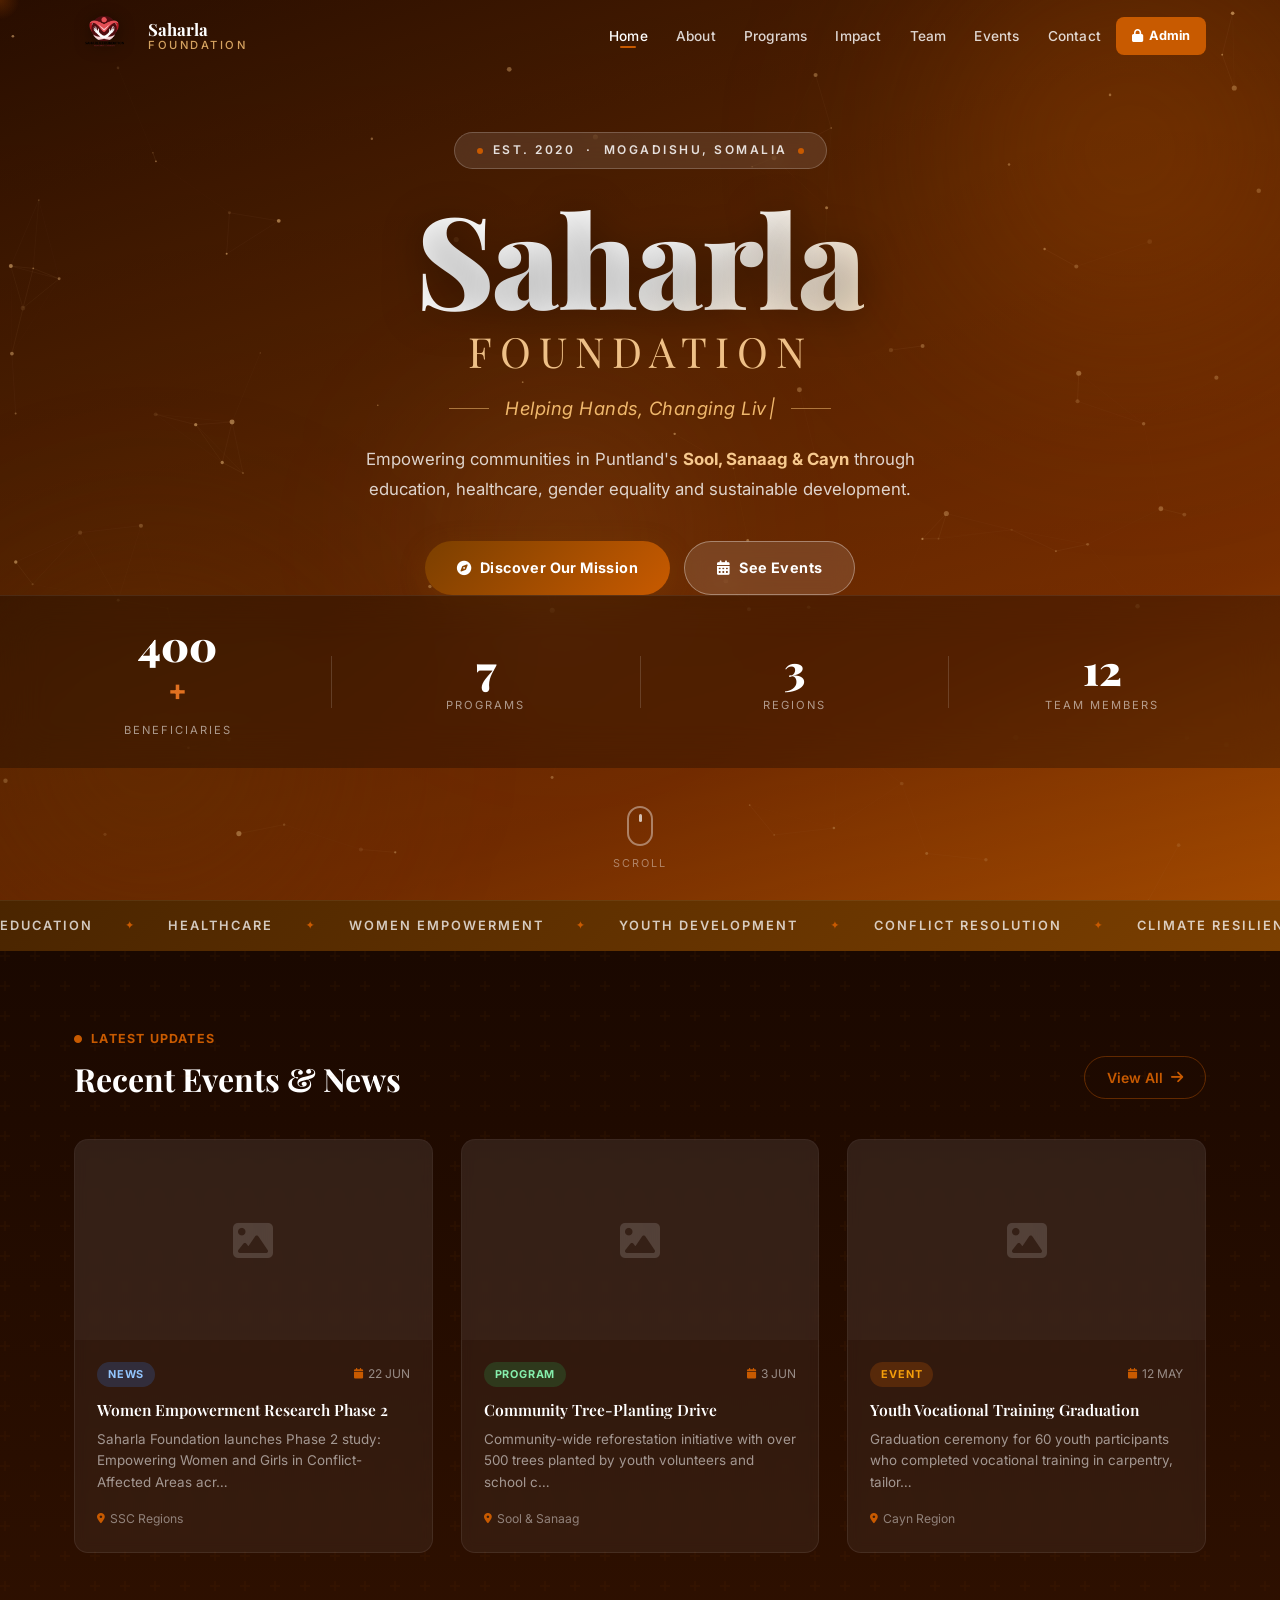
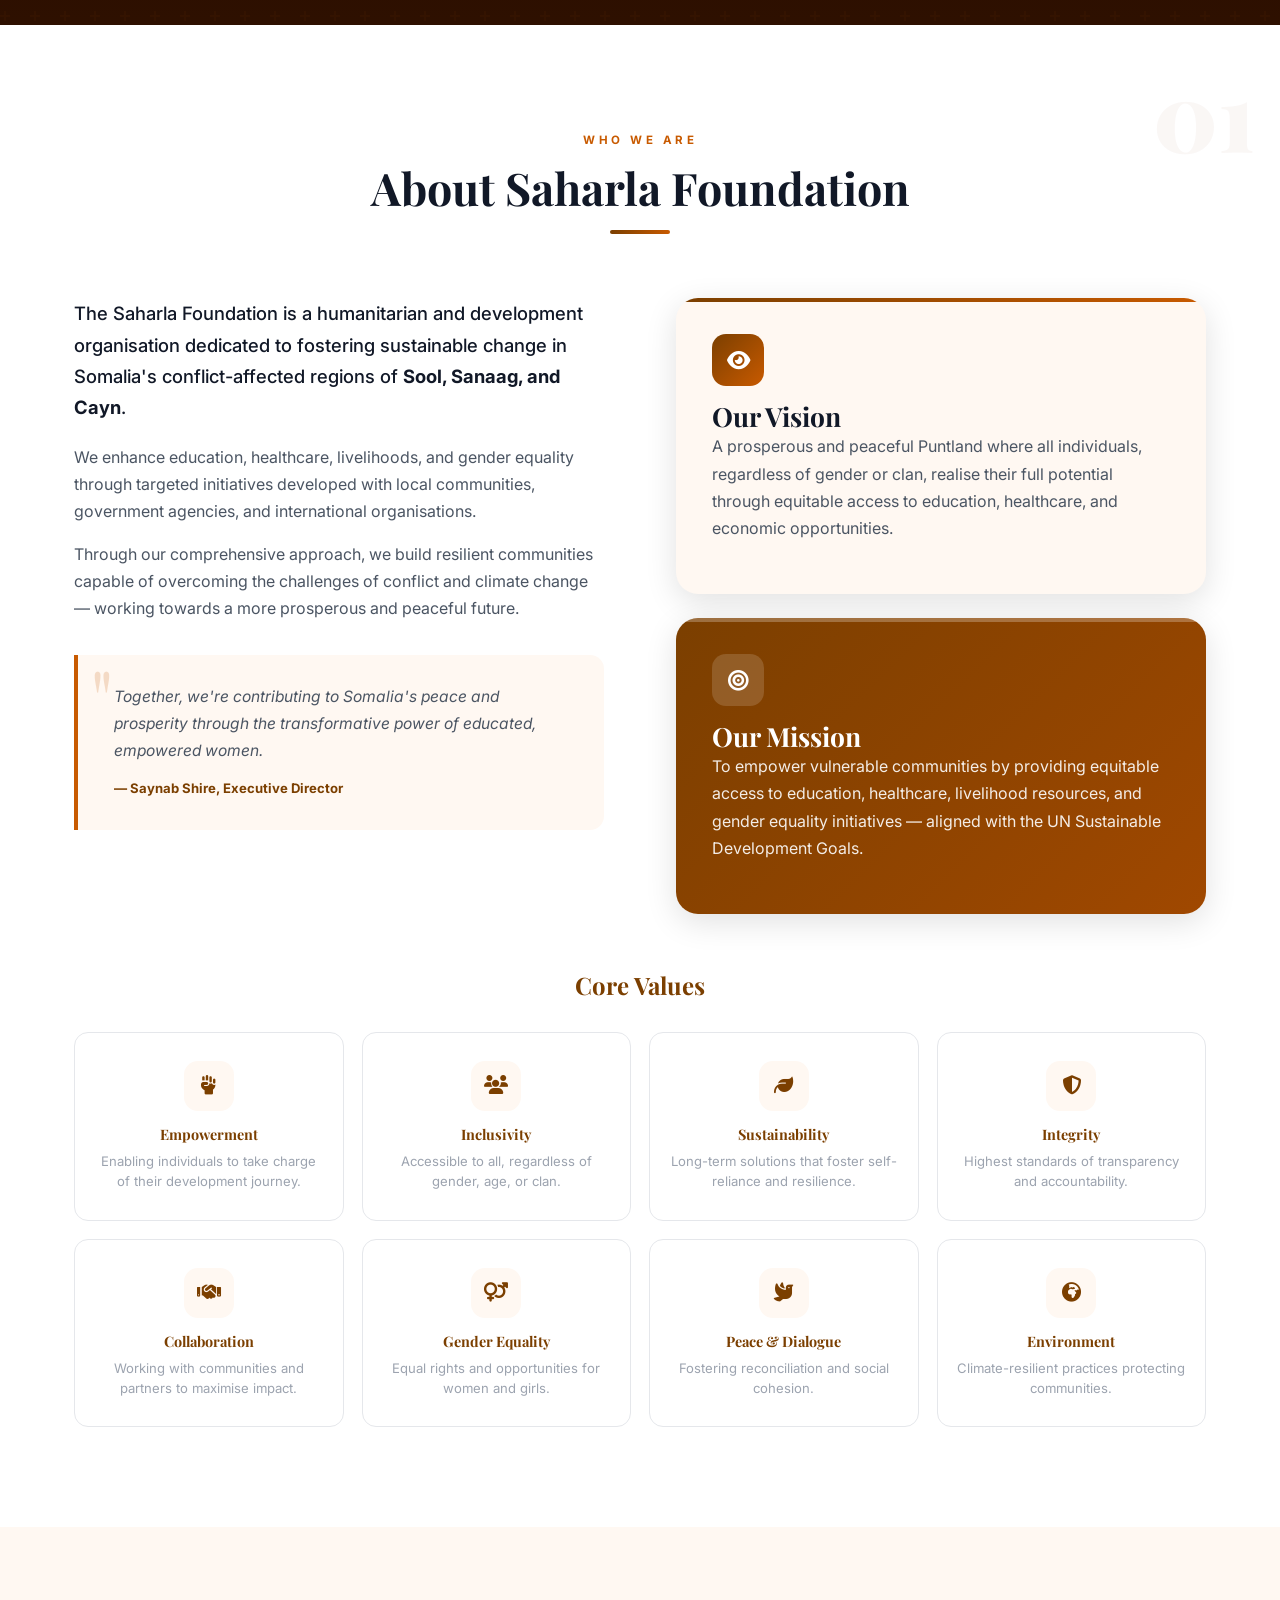
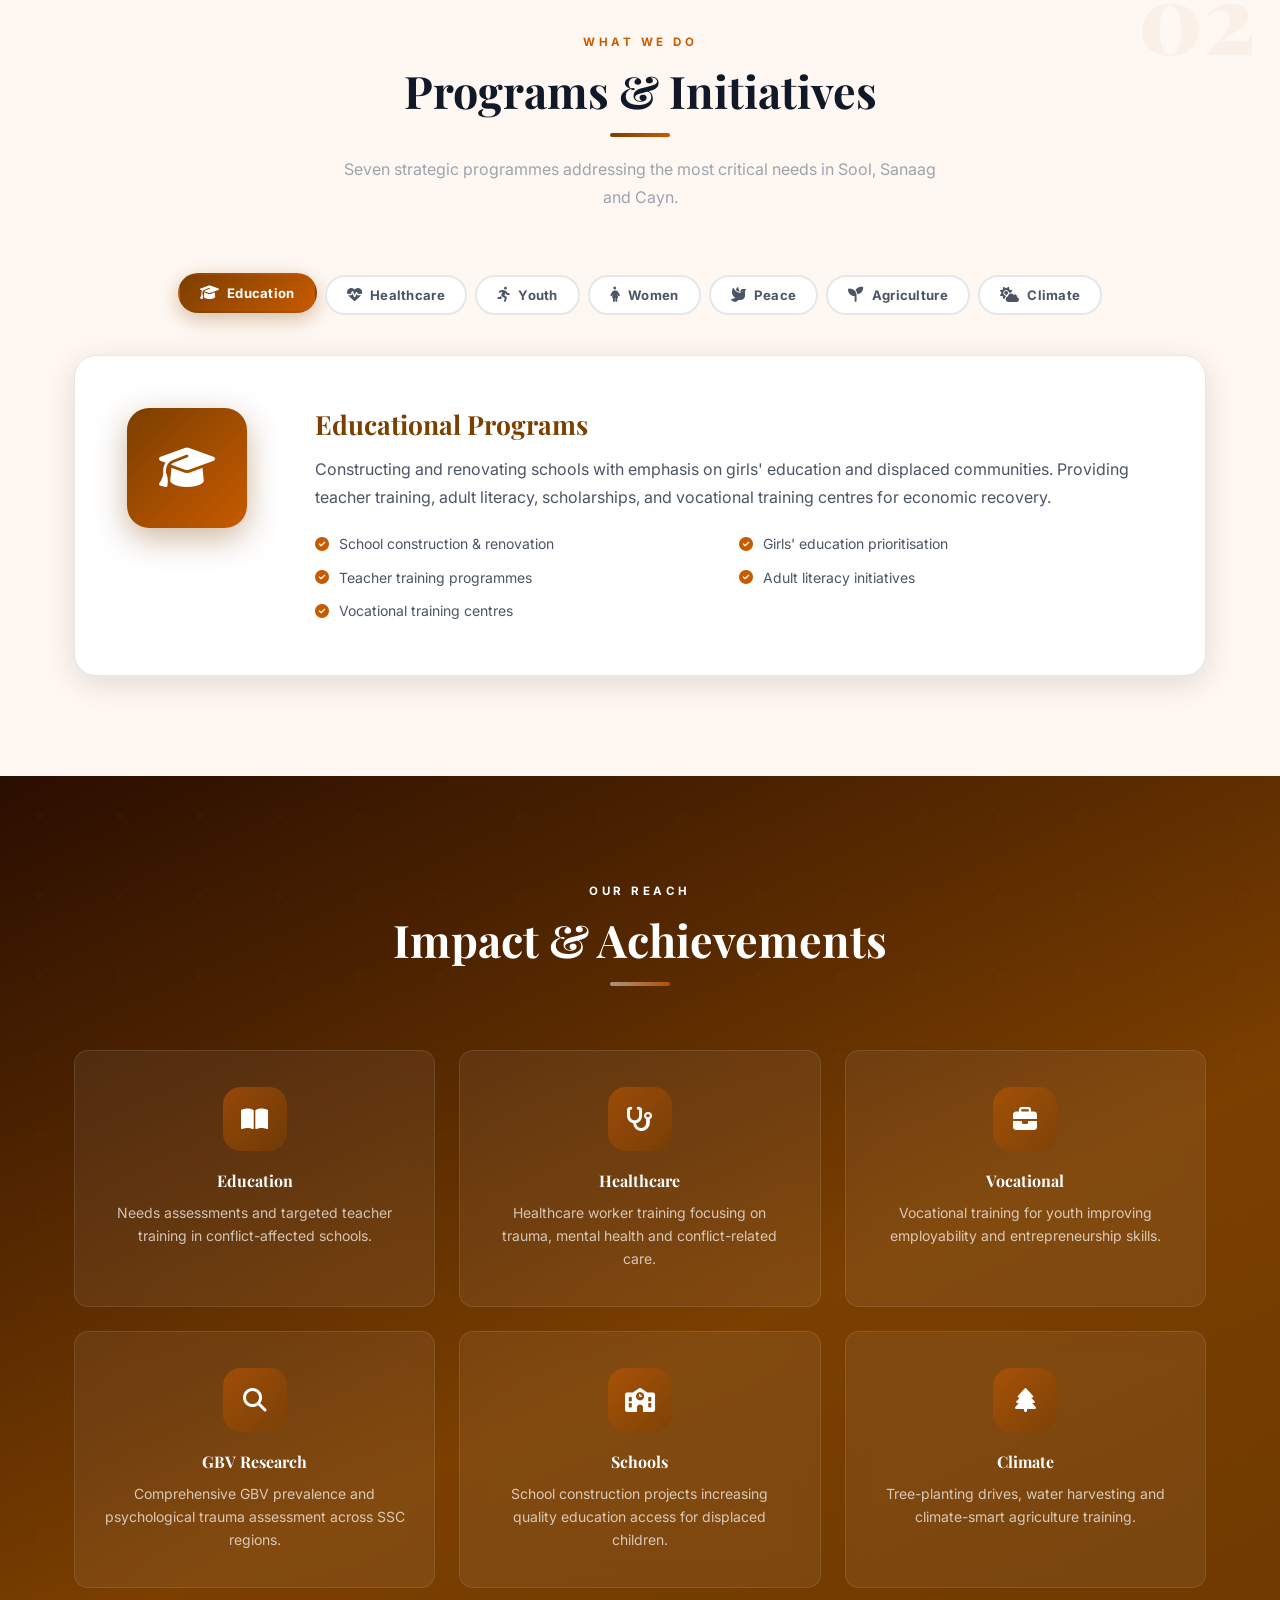
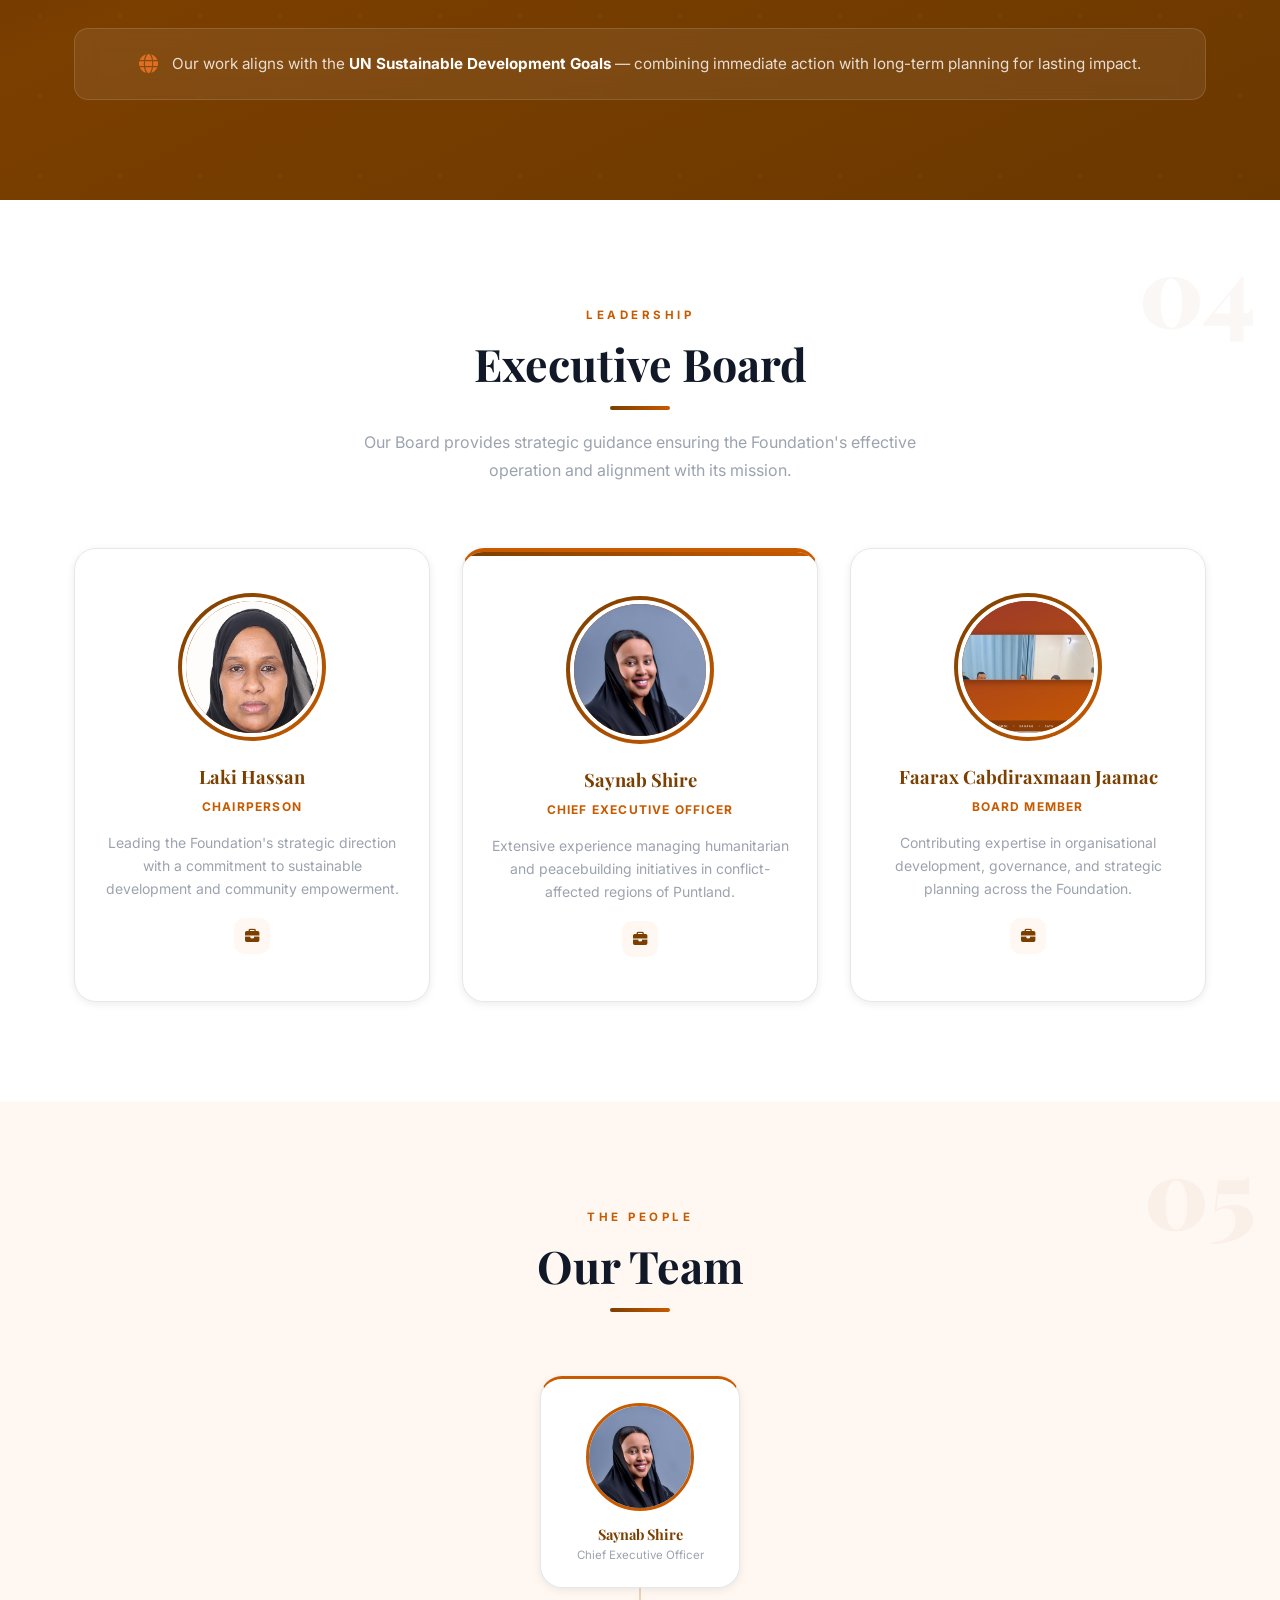
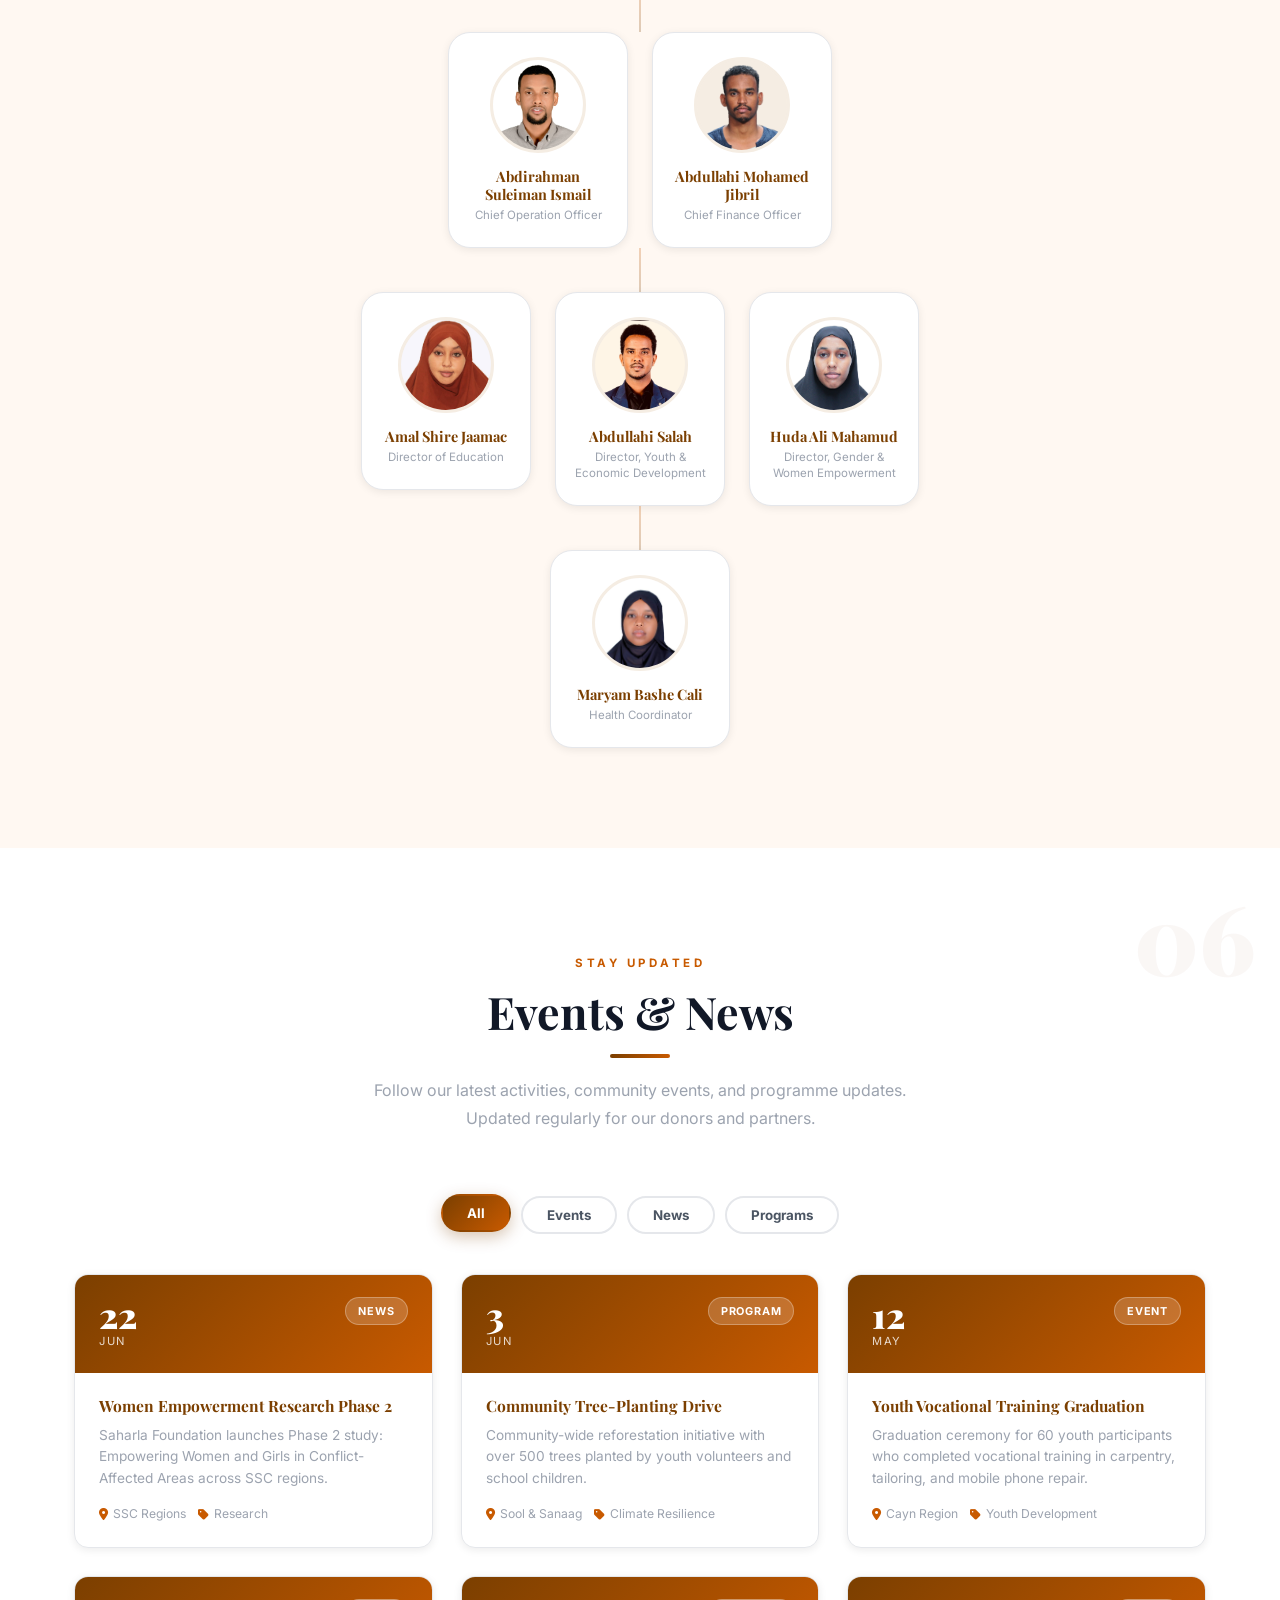
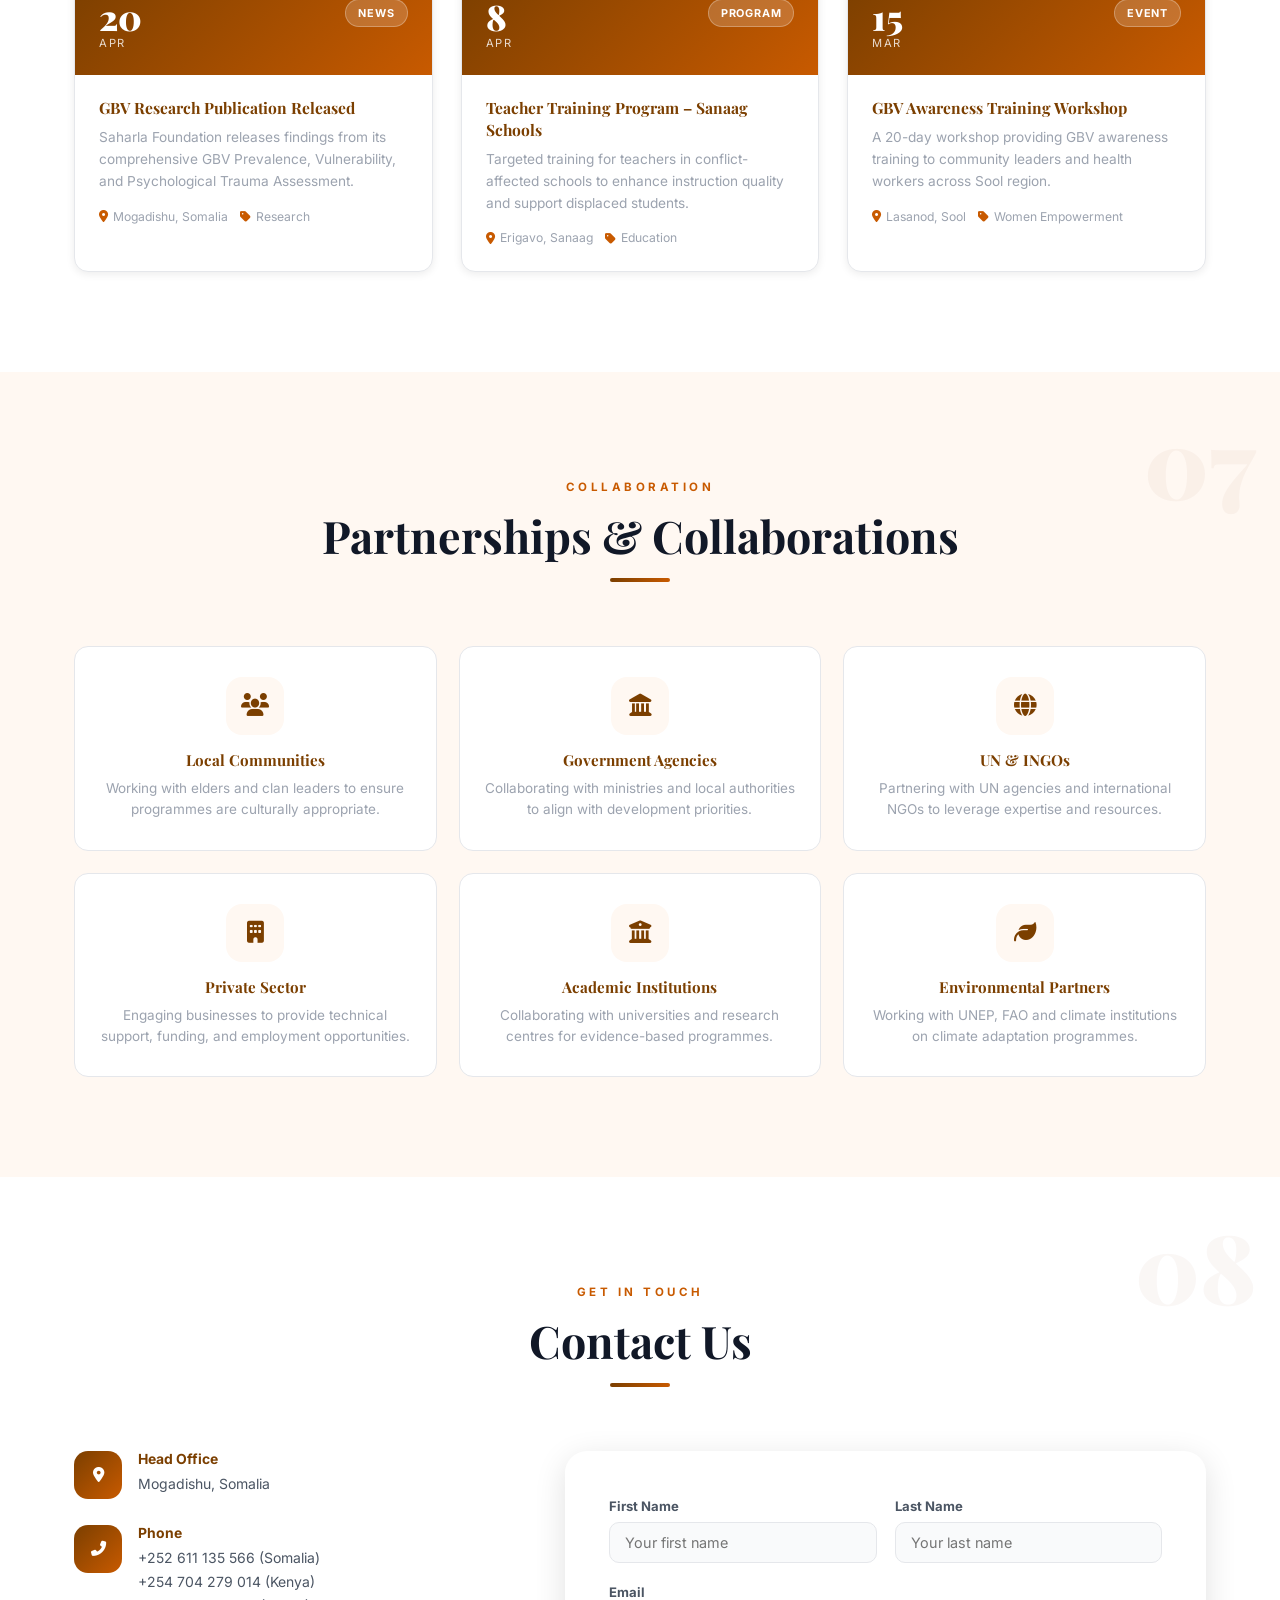
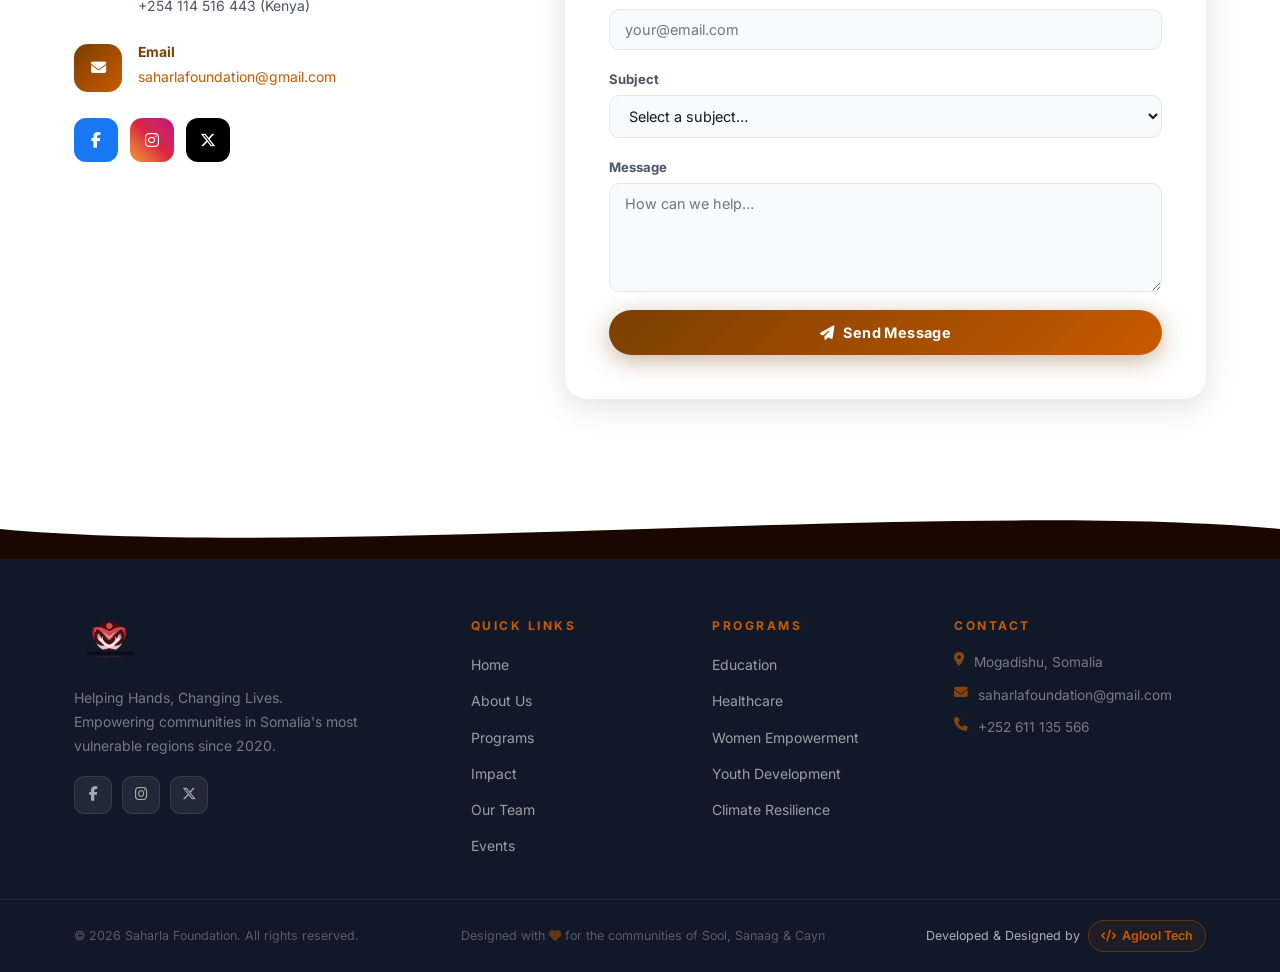
==== commit 39b9415b: "Add PHP/MySQL CMS: live database, photo uploads, featured events strip" ====
--- a/website/index.html
+++ b/website/index.html
@@ -137,6 +137,22 @@
   </div>
 </div>
 
+<!-- ░░░ FEATURED EVENTS STRIP ░░░ -->
+<section class="featured-events" id="featuredEvents">
+  <div class="container">
+    <div class="fe-header">
+      <div>
+        <span class="fe-tag"><i class="fas fa-circle fe-live"></i> Latest Updates</span>
+        <h2>Recent Events &amp; News</h2>
+      </div>
+      <a href="#events" class="fe-viewall">View All <i class="fas fa-arrow-right"></i></a>
+    </div>
+    <div class="fe-strip" id="featuredStrip">
+      <!-- Populated by app.js from database -->
+    </div>
+  </div>
+</section>
+
 <!-- ░░░ ABOUT ░░░ -->
 <section class="section" id="about">
   <div class="container">
--- a/website/styles.css
+++ b/website/styles.css
@@ -647,6 +647,75 @@
 .ec-meta i{color:var(--or)}
 .events-empty{text-align:center;padding:60px;color:var(--g400)}
 .events-empty i{font-size:3rem;margin-bottom:14px;display:block;opacity:.35}
+/* Event photo & report */
+.ec-photo{height:180px;background-size:cover;background-position:center;border-radius:var(--r) var(--r) 0 0}
+.ec-report{
+  display:inline-flex;align-items:center;gap:6px;margin-top:14px;
+  font-size:.78rem;font-weight:600;color:var(--or);
+  padding:5px 12px;border:1px solid rgba(200,90,0,.3);border-radius:50px;
+  transition:var(--tr);text-decoration:none;
+}
+.ec-report:hover{background:var(--or);color:var(--white);border-color:transparent}
+
+/* ══════════════════════════════════════════════════════
+   FEATURED EVENTS STRIP (near hero)
+══════════════════════════════════════════════════════ */
+.featured-events{
+  background:linear-gradient(180deg,#1a0800 0%,#2e1000 100%);
+  padding:72px 0;position:relative;overflow:hidden;
+}
+.featured-events::before{
+  content:'';position:absolute;inset:0;
+  background:url("data:image/svg+xml,%3Csvg width='60' height='60' viewBox='0 0 60 60' xmlns='http://www.w3.org/2000/svg'%3E%3Cg fill='none' fill-rule='evenodd'%3E%3Cg fill='%23C85A00' fill-opacity='0.04'%3E%3Cpath d='M36 34v-4h-2v4h-4v2h4v4h2v-4h4v-2h-4zm0-30V0h-2v4h-4v2h4v4h2V6h4V4h-4zM6 34v-4H4v4H0v2h4v4h2v-4h4v-2H6zM6 4V0H4v4H0v2h4v4h2V6h4V4H6z'/%3E%3C/g%3E%3C/g%3E%3C/svg%3E");
+  pointer-events:none;
+}
+.fe-header{display:flex;align-items:flex-end;justify-content:space-between;margin-bottom:40px;flex-wrap:wrap;gap:16px}
+.fe-tag{
+  display:inline-flex;align-items:center;gap:8px;
+  font-size:.78rem;font-weight:700;letter-spacing:1.2px;text-transform:uppercase;
+  color:var(--or);margin-bottom:10px;
+}
+.fe-live{font-size:.5rem;animation:pulse-live 1.5s infinite}
+@keyframes pulse-live{0%,100%{opacity:1;transform:scale(1)}50%{opacity:.4;transform:scale(.8)}}
+.fe-header h2{font-family:var(--ff-h);font-size:2rem;color:var(--white);margin:0}
+.fe-viewall{
+  display:inline-flex;align-items:center;gap:8px;
+  color:var(--or);font-weight:600;font-size:.875rem;text-decoration:none;
+  padding:9px 22px;border:1.5px solid rgba(200,90,0,.4);border-radius:50px;
+  transition:var(--tr);white-space:nowrap;
+}
+.fe-viewall:hover{background:var(--or);color:var(--white);border-color:transparent;transform:translateX(4px)}
+.fe-strip{display:grid;grid-template-columns:repeat(3,1fr);gap:28px}
+.fe-card{
+  background:rgba(255,255,255,.05);border:1px solid rgba(255,255,255,.08);
+  border-radius:var(--r);overflow:hidden;backdrop-filter:blur(6px);
+  transition:var(--tr);
+}
+.fe-card:hover{transform:translateY(-8px);background:rgba(255,255,255,.09);border-color:rgba(200,90,0,.3);box-shadow:0 20px 50px rgba(0,0,0,.4)}
+.fe-img{height:200px;background-size:cover;background-position:center}
+.fe-img-empty{height:200px;display:flex;align-items:center;justify-content:center;background:rgba(255,255,255,.04);color:rgba(255,255,255,.15);font-size:2.5rem}
+.fe-body{padding:22px}
+.fe-top{display:flex;align-items:center;justify-content:space-between;margin-bottom:12px;flex-wrap:wrap;gap:8px}
+.fe-badge{
+  font-size:.68rem;font-weight:700;letter-spacing:.8px;text-transform:uppercase;
+  padding:3px 11px;border-radius:50px;
+}
+.fe-badge.event{background:rgba(200,90,0,.25);color:#f59e0b}
+.fe-badge.news{background:rgba(59,130,246,.2);color:#93c5fd}
+.fe-badge.program{background:rgba(34,197,94,.18);color:#86efac}
+.fe-date{font-size:.75rem;color:rgba(255,255,255,.5);display:flex;align-items:center;gap:5px}
+.fe-date i{color:var(--or);font-size:.65rem}
+.fe-body h4{font-size:.975rem;color:var(--white);margin-bottom:8px;line-height:1.4;font-weight:600}
+.fe-body p{font-size:.84rem;color:rgba(255,255,255,.55);line-height:1.6;margin:0}
+.fe-foot{display:flex;align-items:center;justify-content:space-between;margin-top:16px;flex-wrap:wrap;gap:8px}
+.fe-loc{font-size:.76rem;color:rgba(255,255,255,.45);display:flex;align-items:center;gap:5px}
+.fe-loc i{color:var(--or);font-size:.65rem}
+.fe-report{
+  display:inline-flex;align-items:center;gap:5px;font-size:.76rem;font-weight:600;
+  color:var(--or);padding:4px 11px;border:1px solid rgba(200,90,0,.35);
+  border-radius:50px;text-decoration:none;transition:var(--tr);
+}
+.fe-report:hover{background:var(--or);color:var(--white);border-color:transparent}
 
 /* ══════════════════════════════════════════════════════
    PARTNERS
@@ -811,6 +880,7 @@
   .board-grid .board-card:last-child{max-width:100%;grid-column:auto}
   .impact-grid{grid-template-columns:1fr 1fr}
   .events-grid{grid-template-columns:1fr}
+  .fe-strip{grid-template-columns:1fr}
   .partners-grid{grid-template-columns:1fr 1fr}
   .contact-grid{grid-template-columns:1fr;gap:40px}
   .footer-grid{grid-template-columns:1fr}
@@ -824,6 +894,9 @@
   .team-ceo{width:175px}
   .hero-scroll{display:none}
 }
+@media(max-width:1024px){
+  .fe-strip{grid-template-columns:1fr 1fr}
+}
 @media(max-width:480px){
   .values-grid{grid-template-columns:1fr}
   .impact-grid{grid-template-columns:1fr}
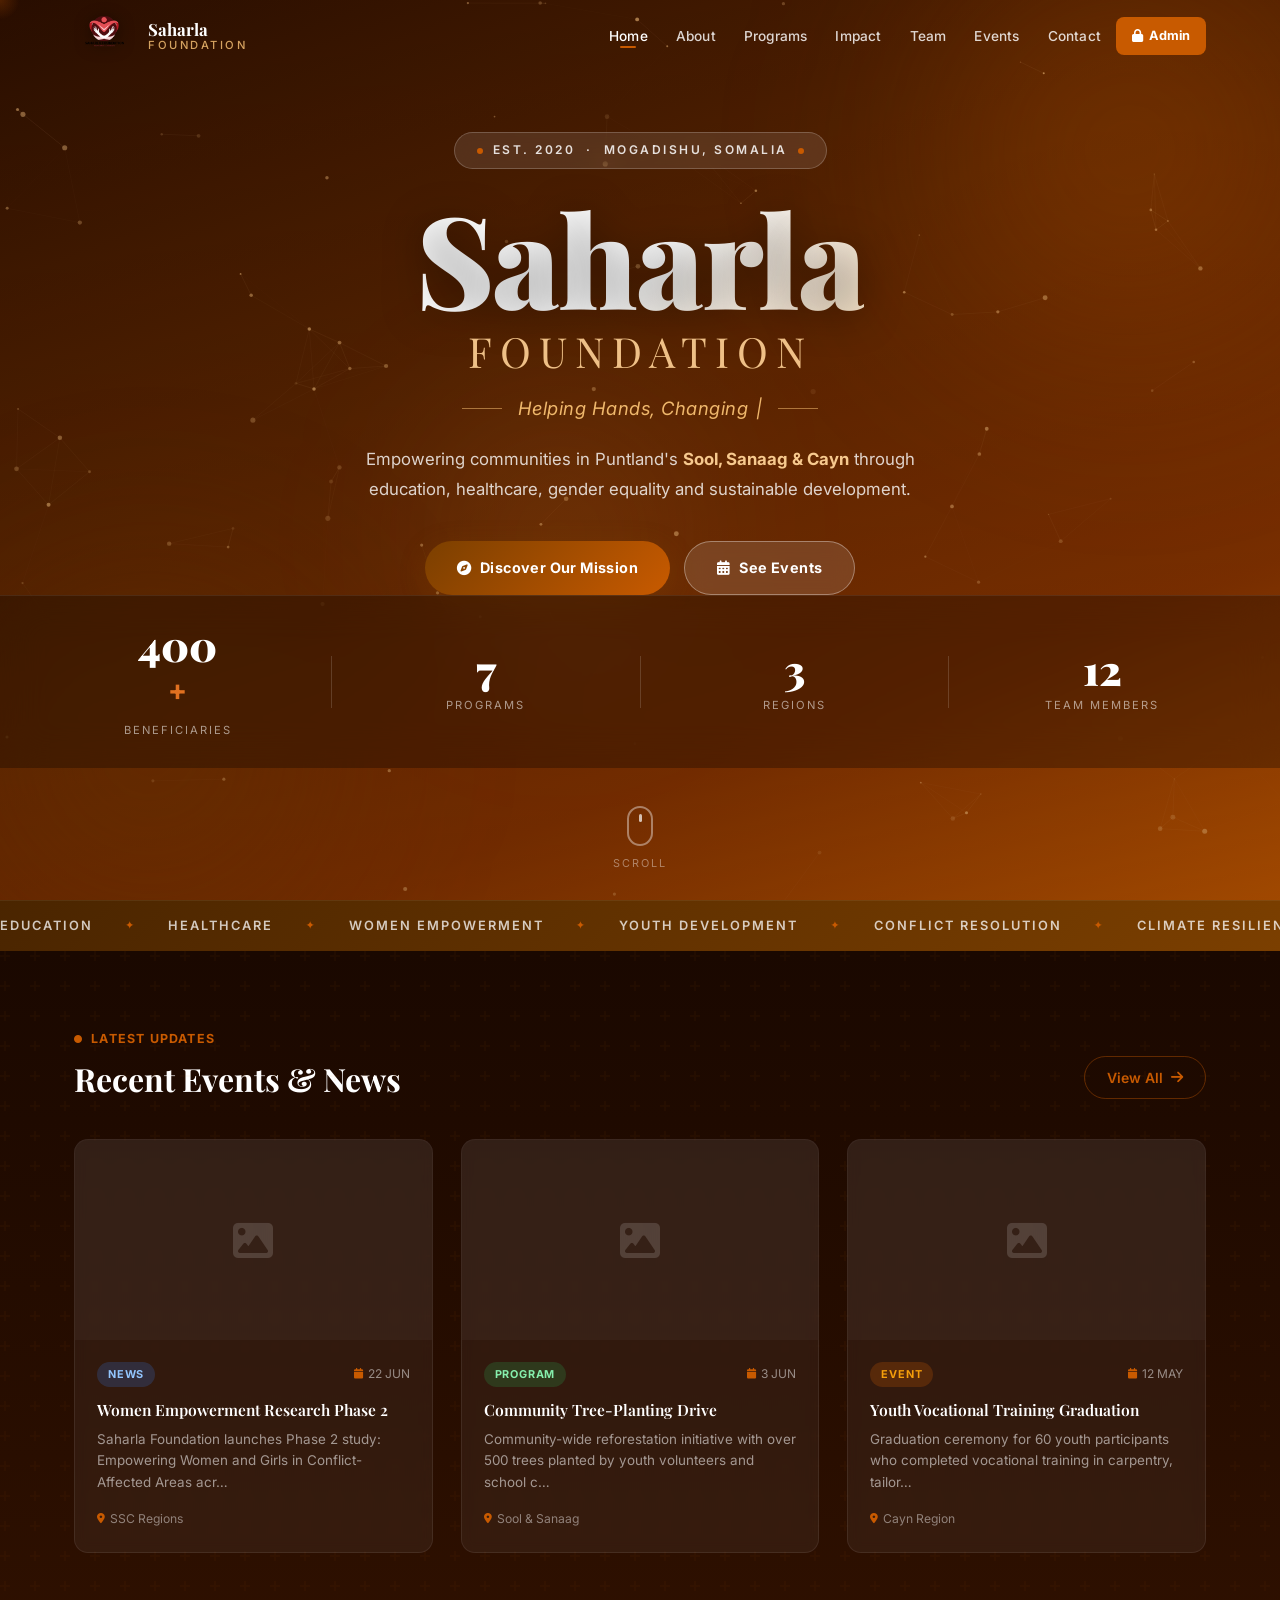
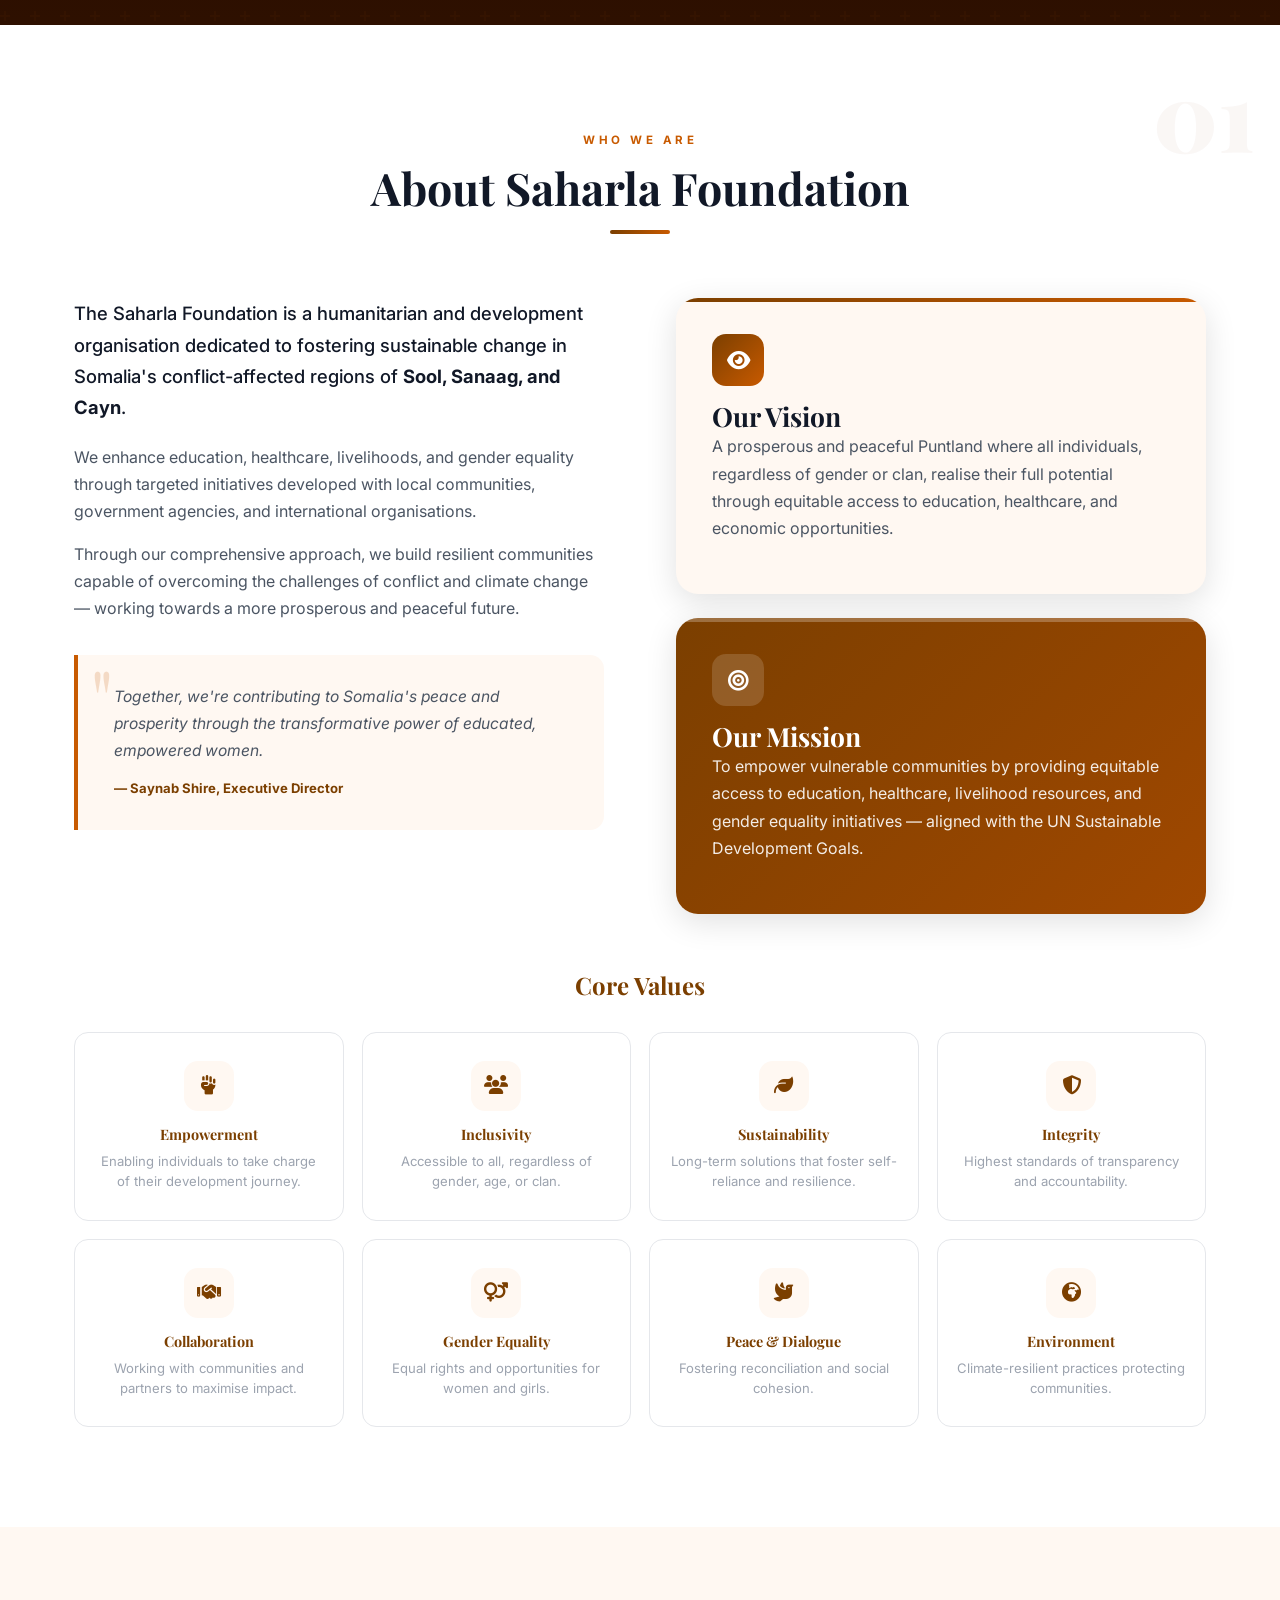
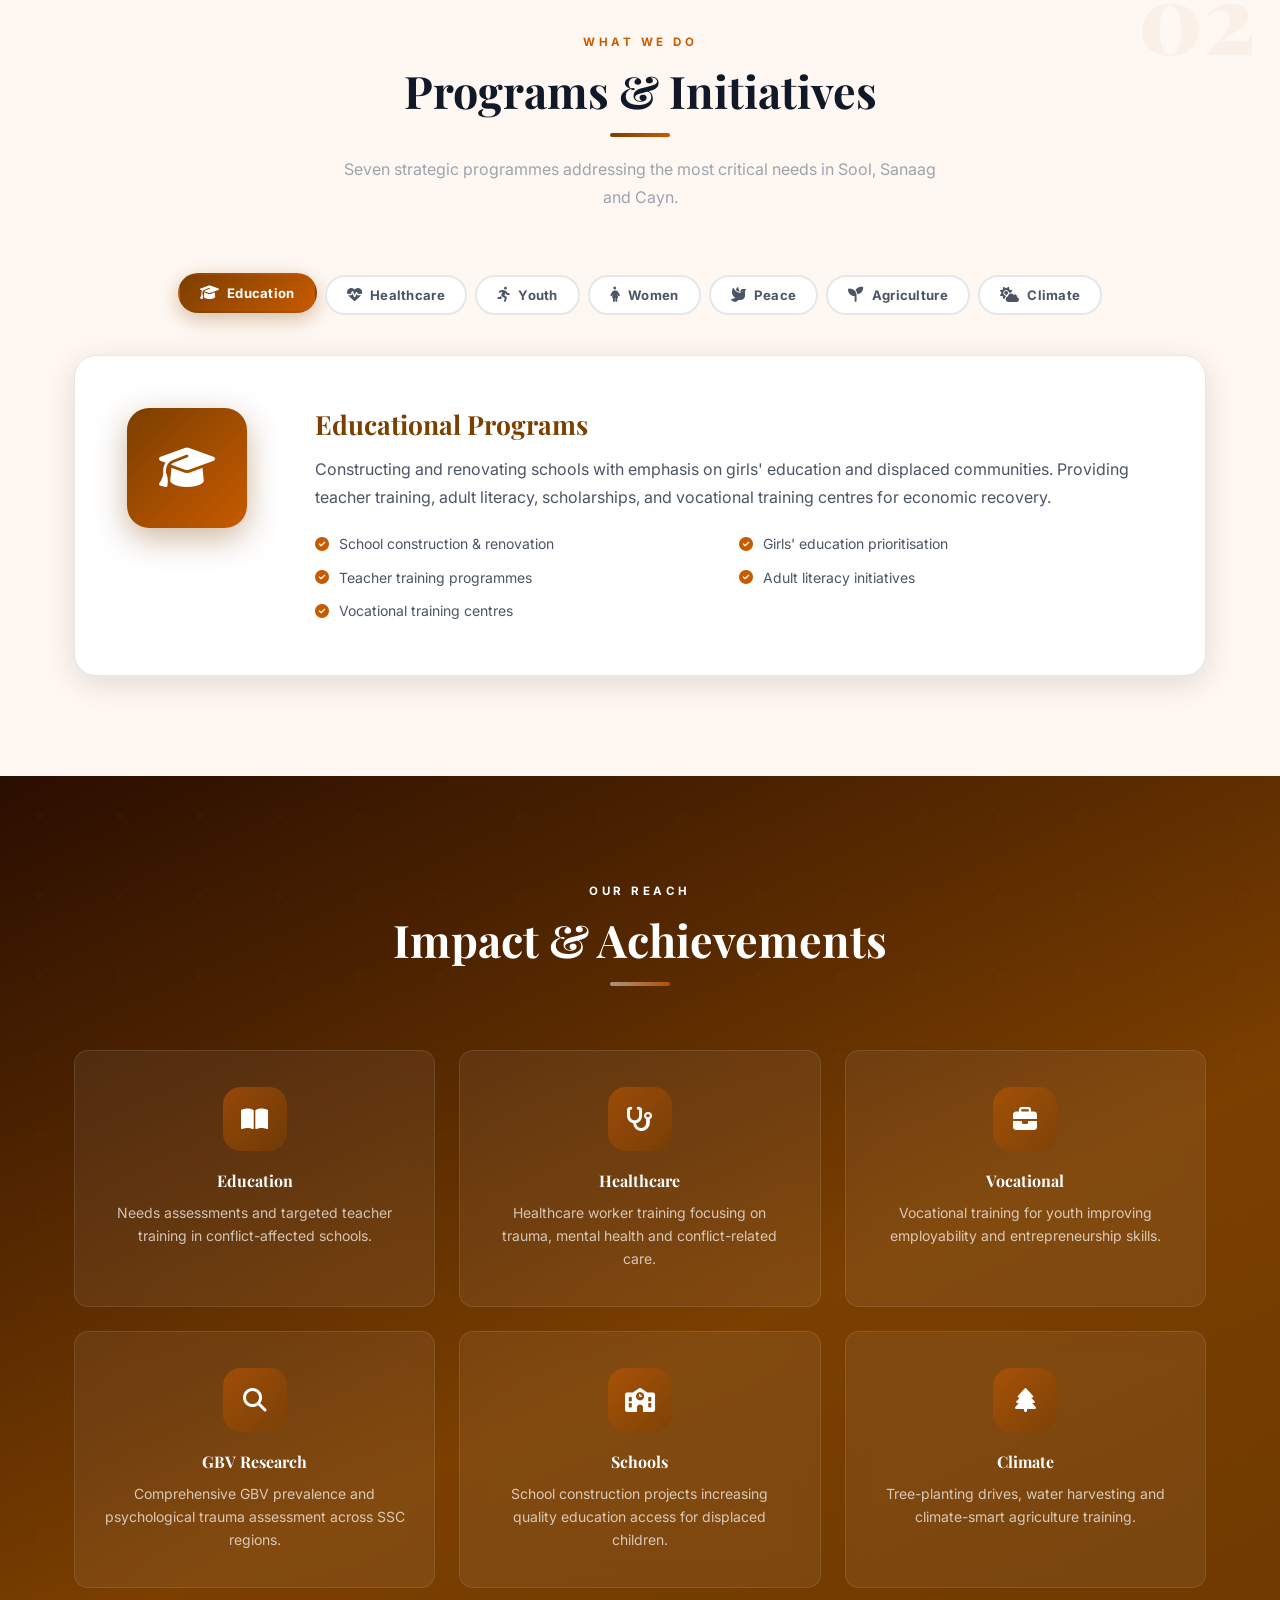
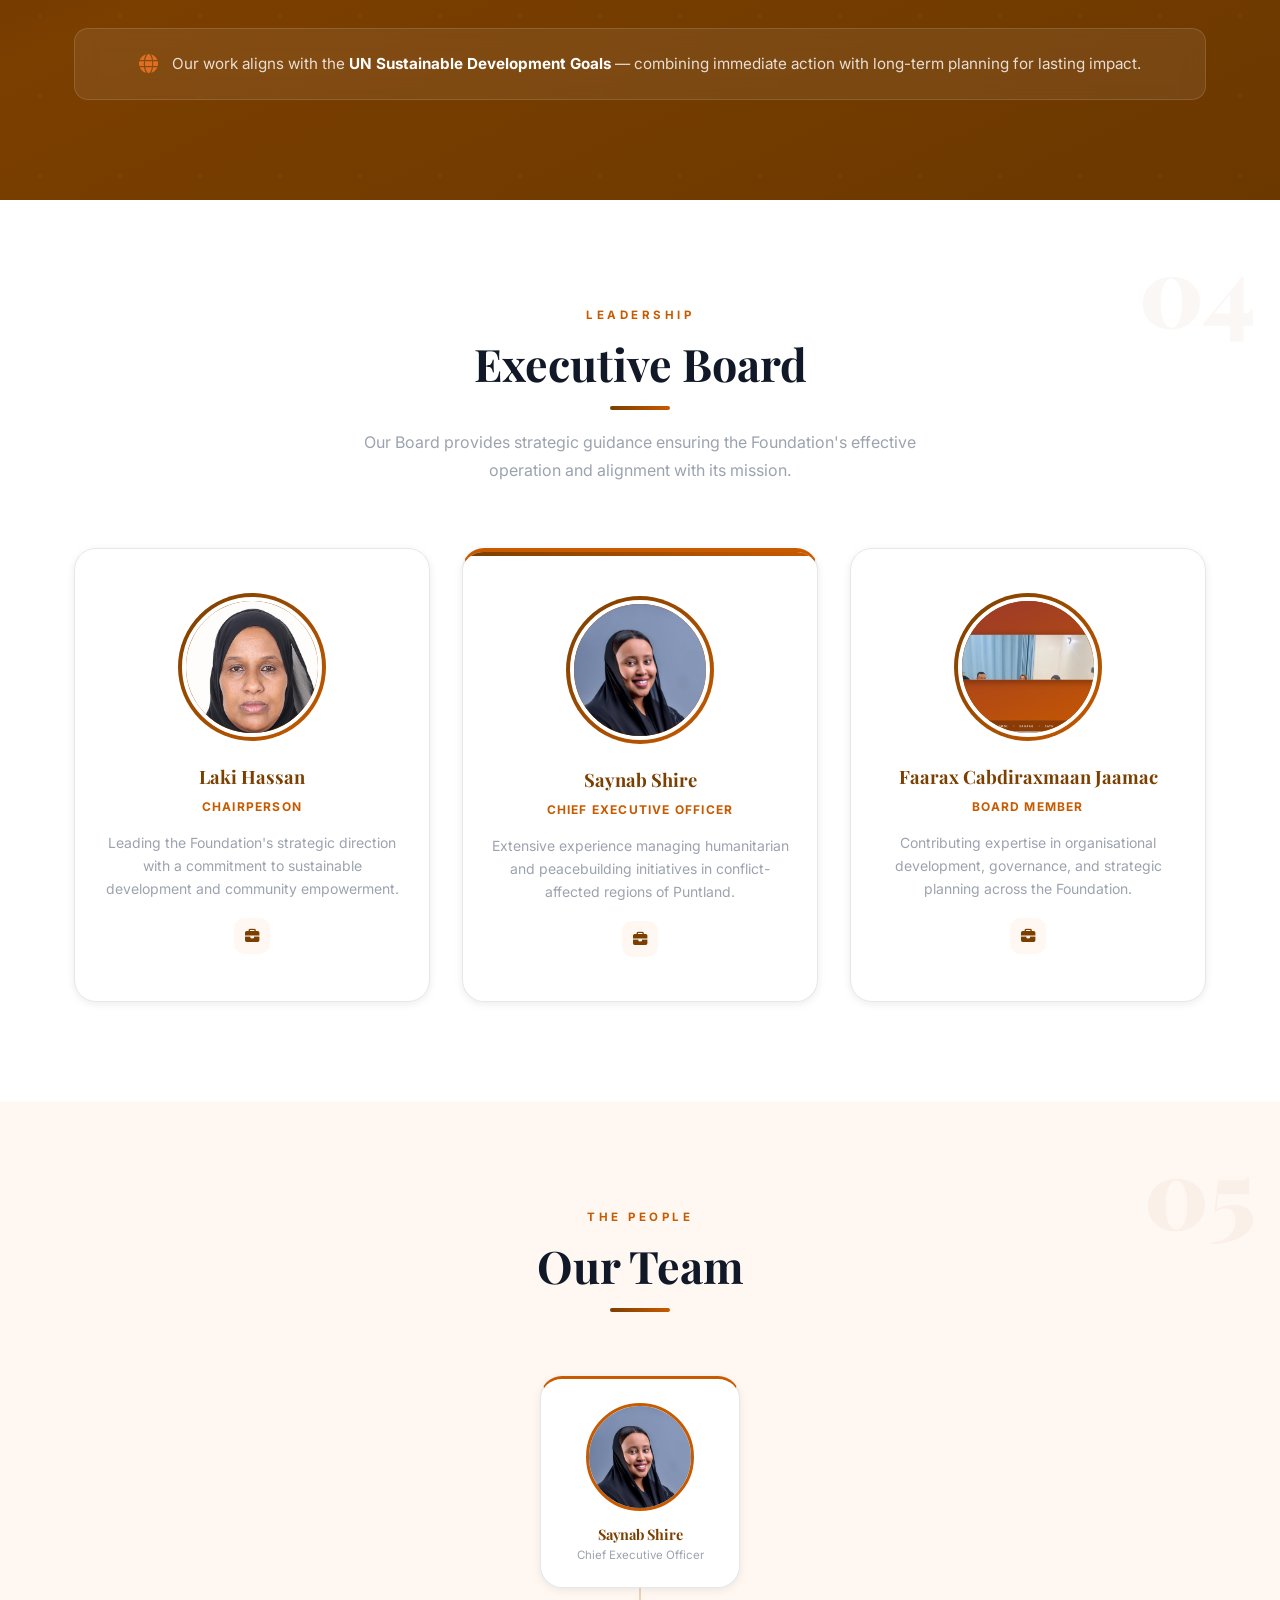
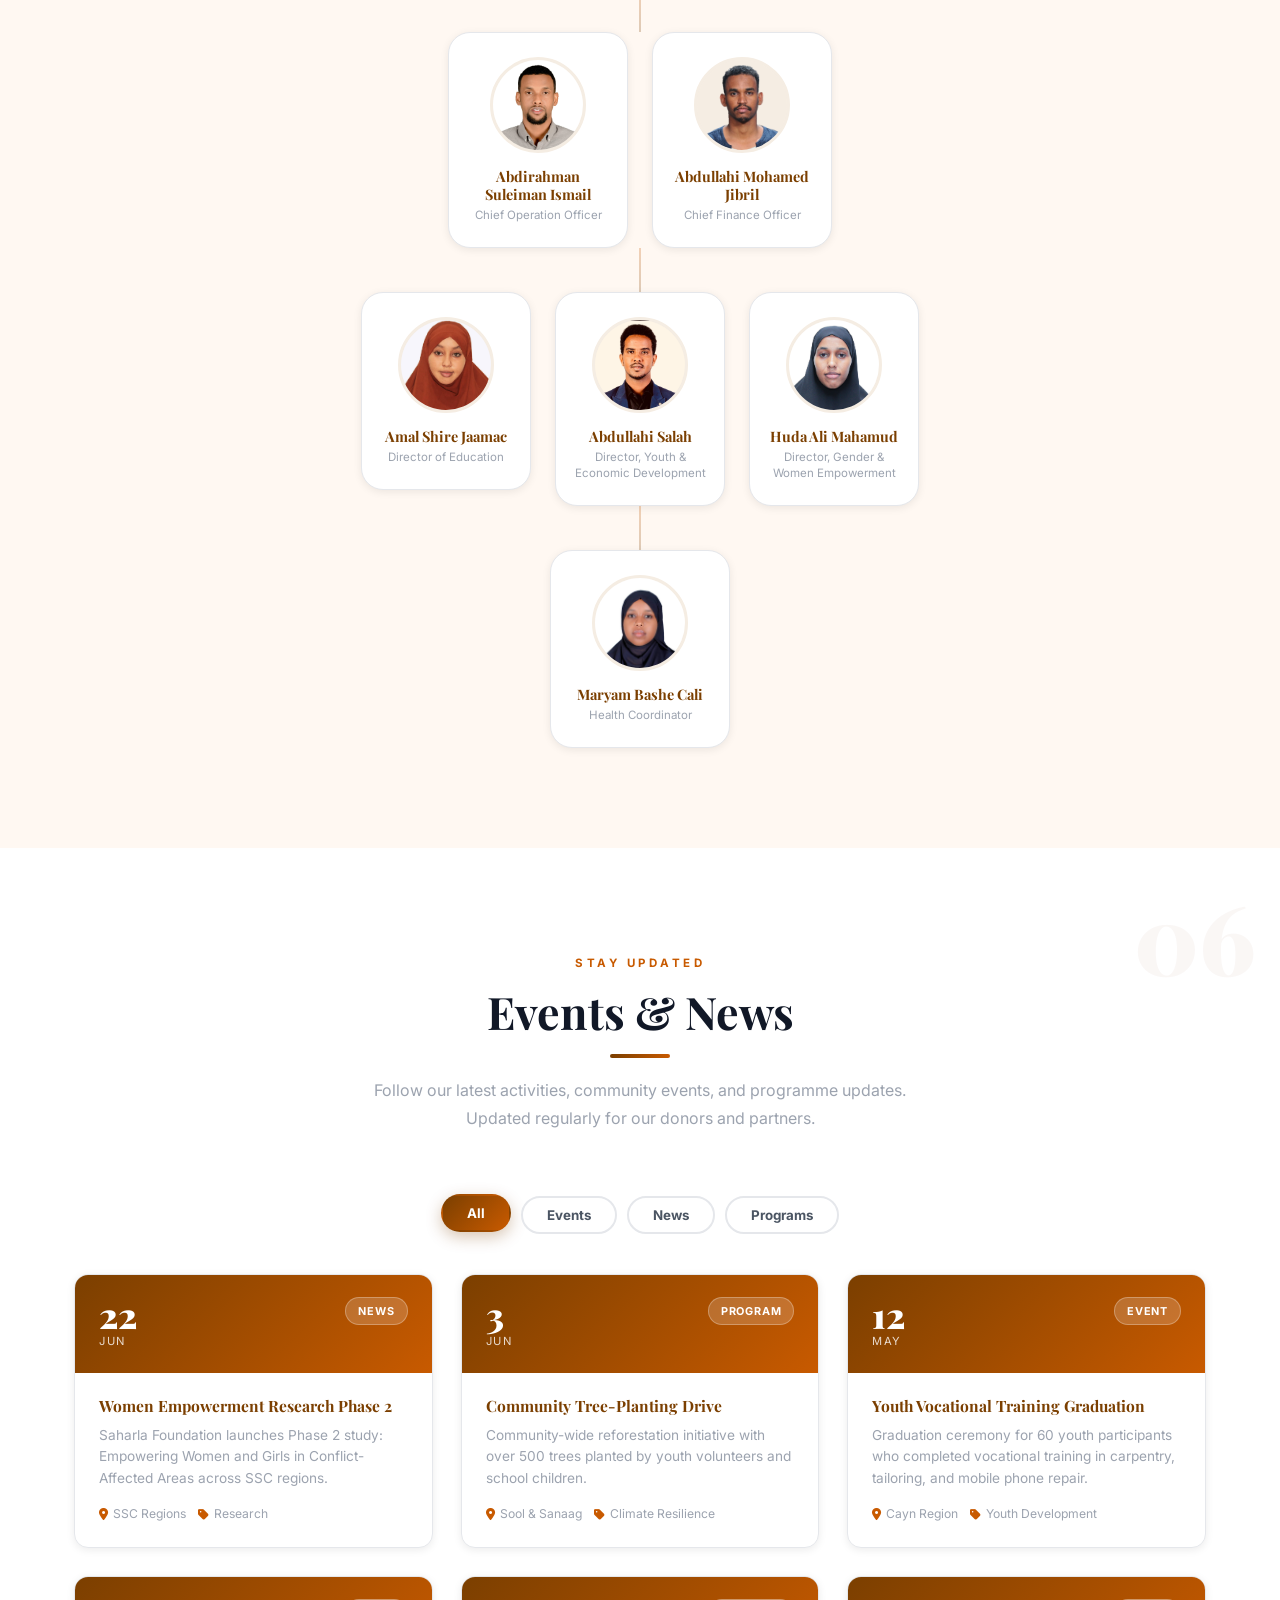
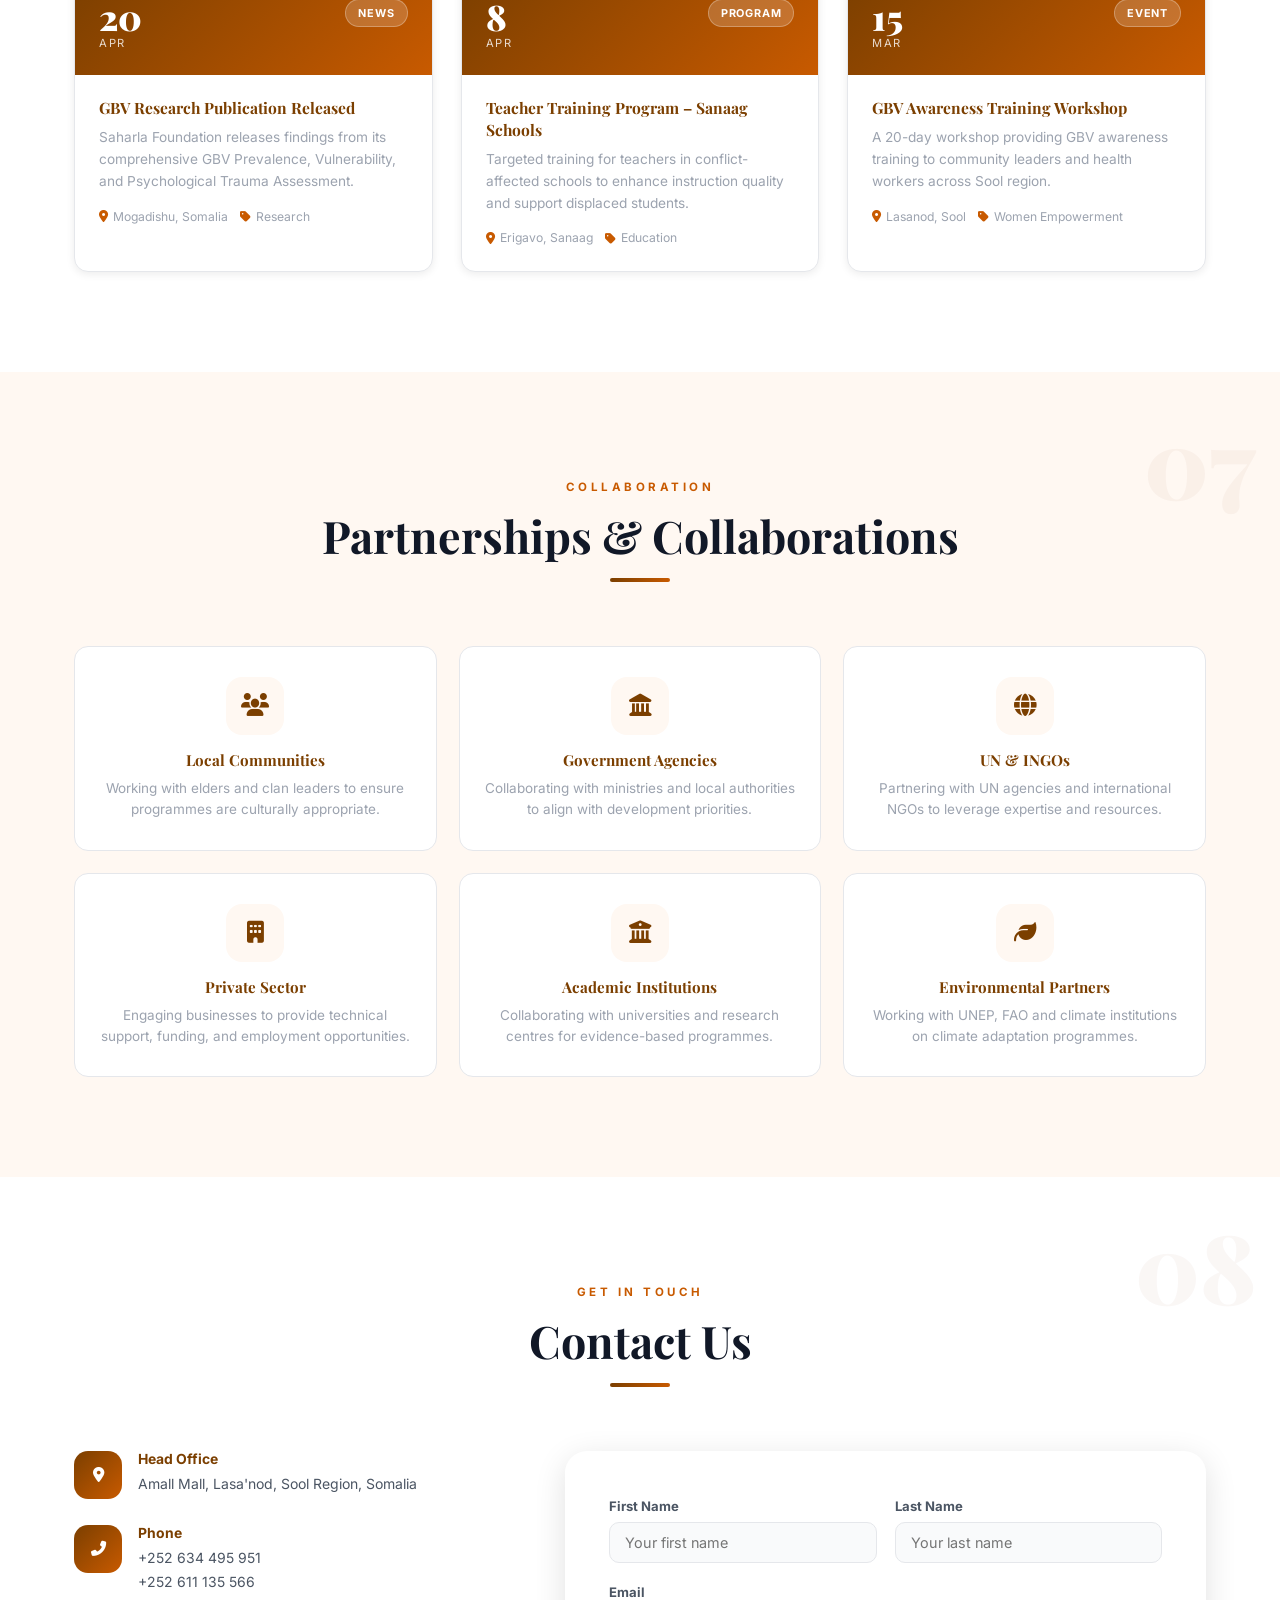
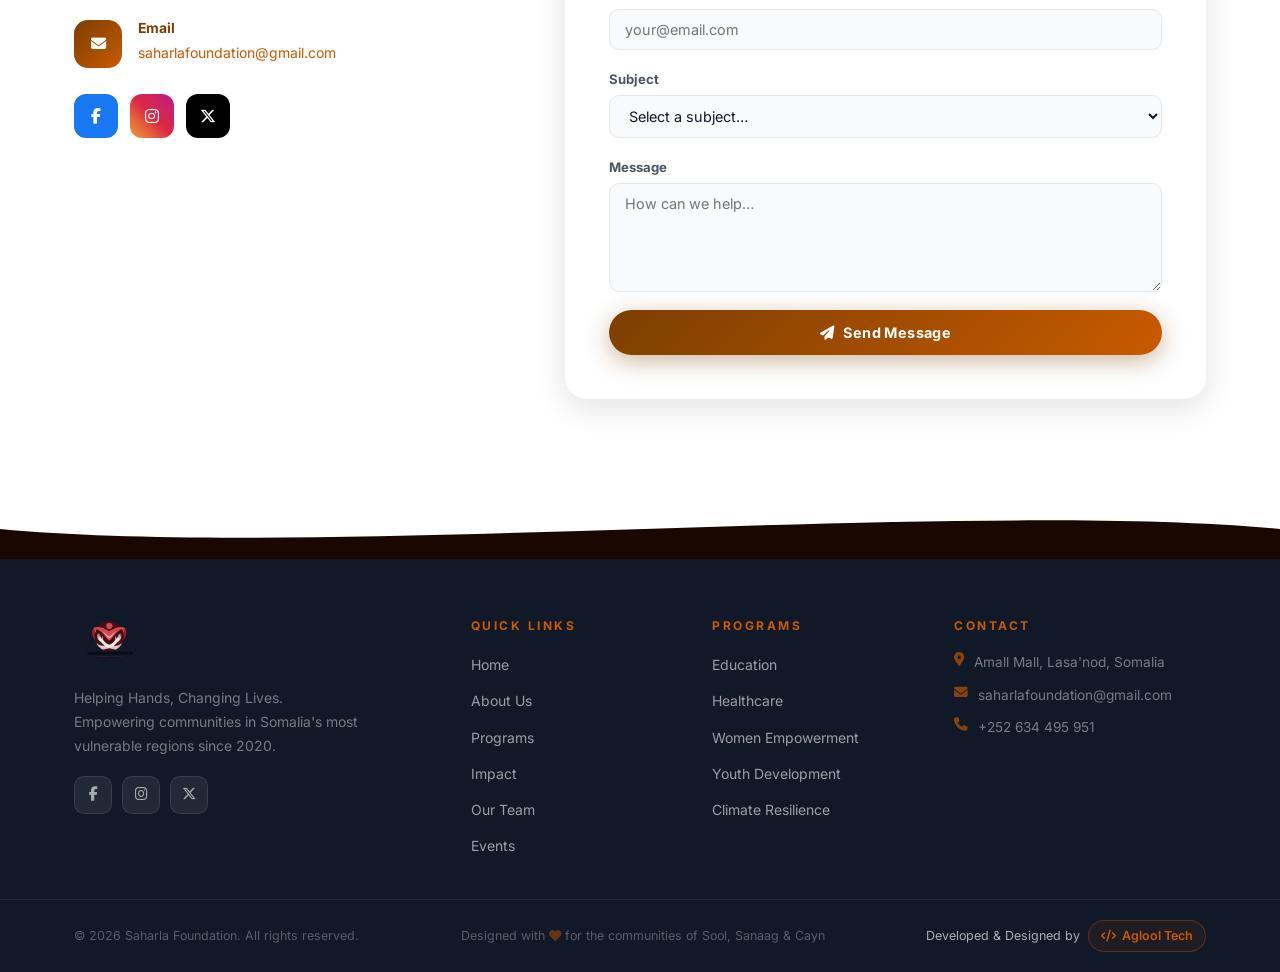
==== commit faac2012: "Update contact details: address and phone numbers" ====
--- a/website/index.html
+++ b/website/index.html
@@ -520,8 +520,8 @@
     </div>
     <div class="contact-grid">
       <div class="contact-info" data-aos="fade-right" data-aos-delay="100">
-        <div class="ci-item"><div class="ci-icon"><i class="fas fa-map-marker-alt"></i></div><div><h4>Head Office</h4><p>Mogadishu, Somalia</p></div></div>
-        <div class="ci-item"><div class="ci-icon"><i class="fas fa-phone-alt"></i></div><div><h4>Phone</h4><p>+252 611 135 566 (Somalia)</p><p>+254 704 279 014 (Kenya)</p><p>+254 114 516 443 (Kenya)</p></div></div>
+        <div class="ci-item"><div class="ci-icon"><i class="fas fa-map-marker-alt"></i></div><div><h4>Head Office</h4><p>Amall Mall, Lasa'nod, Sool Region, Somalia</p></div></div>
+        <div class="ci-item"><div class="ci-icon"><i class="fas fa-phone-alt"></i></div><div><h4>Phone</h4><p>+252 634 495 951</p><p>+252 611 135 566</p></div></div>
         <div class="ci-item"><div class="ci-icon"><i class="fas fa-envelope"></i></div><div><h4>Email</h4><p><a href="mailto:saharlafoundation@gmail.com">saharlafoundation@gmail.com</a></p></div></div>
         <div class="contact-socials">
           <a href="#" class="csoc csoc-fb" aria-label="Facebook"><i class="fab fa-facebook-f"></i></a>
@@ -598,9 +598,9 @@
         </div>
         <div class="fg-contact">
           <h5>Contact</h5>
-          <p><i class="fas fa-map-marker-alt"></i> Mogadishu, Somalia</p>
+          <p><i class="fas fa-map-marker-alt"></i> Amall Mall, Lasa'nod, Somalia</p>
           <p><i class="fas fa-envelope"></i> saharlafoundation@gmail.com</p>
-          <p><i class="fas fa-phone"></i> +252 611 135 566</p>
+          <p><i class="fas fa-phone"></i> +252 634 495 951</p>
         </div>
       </div>
     </div>
